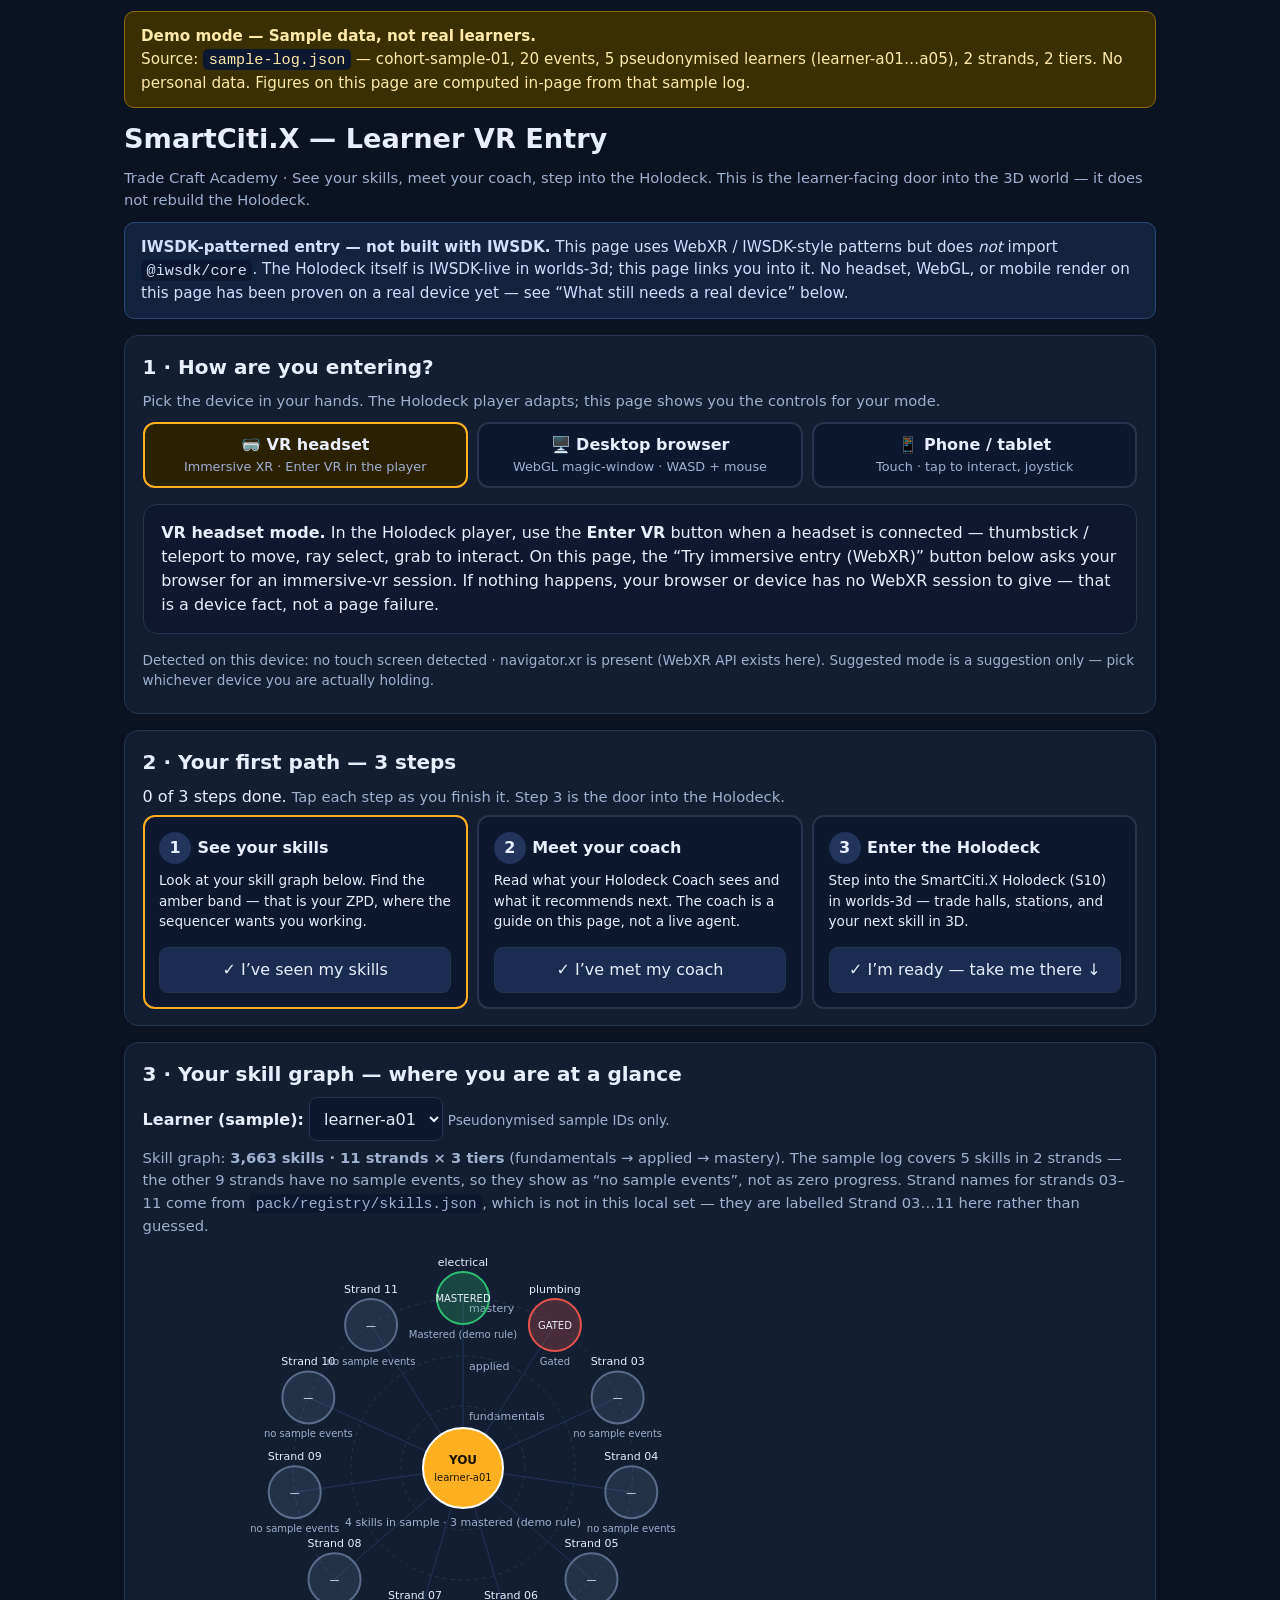
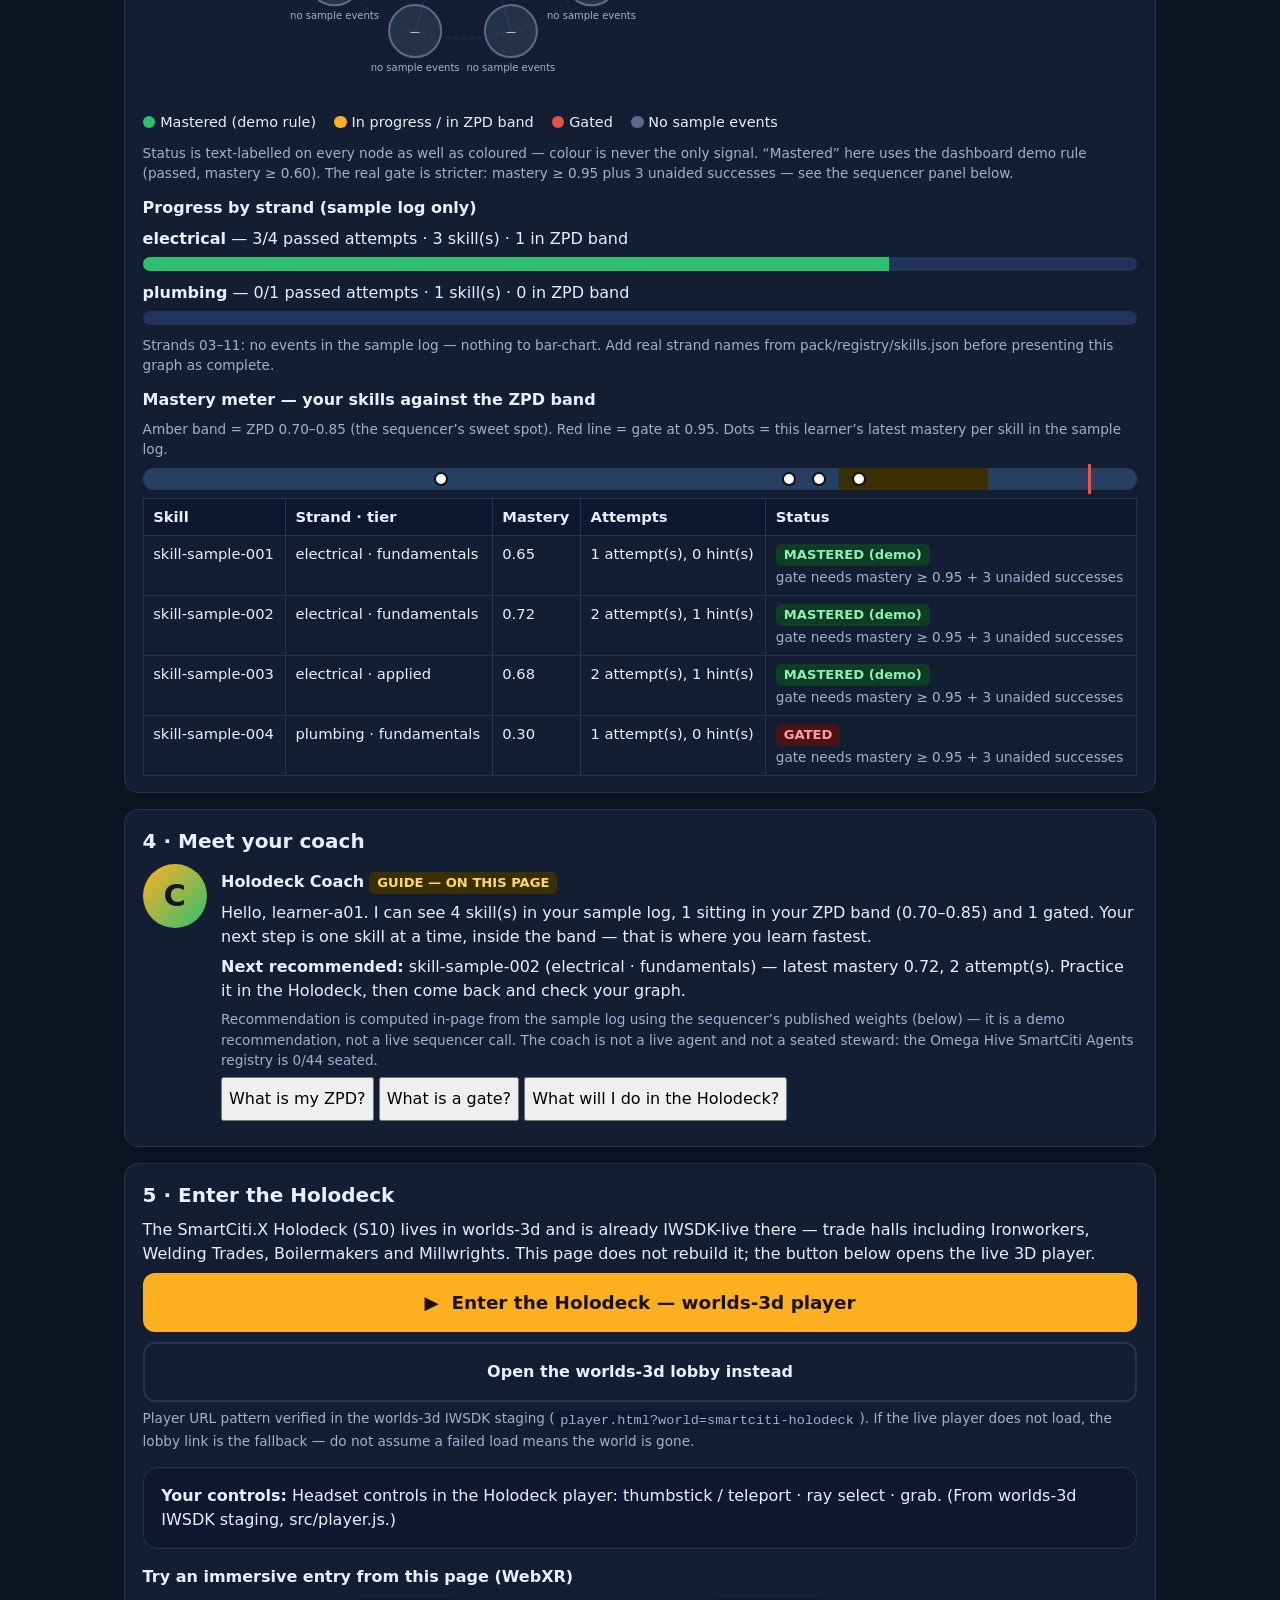
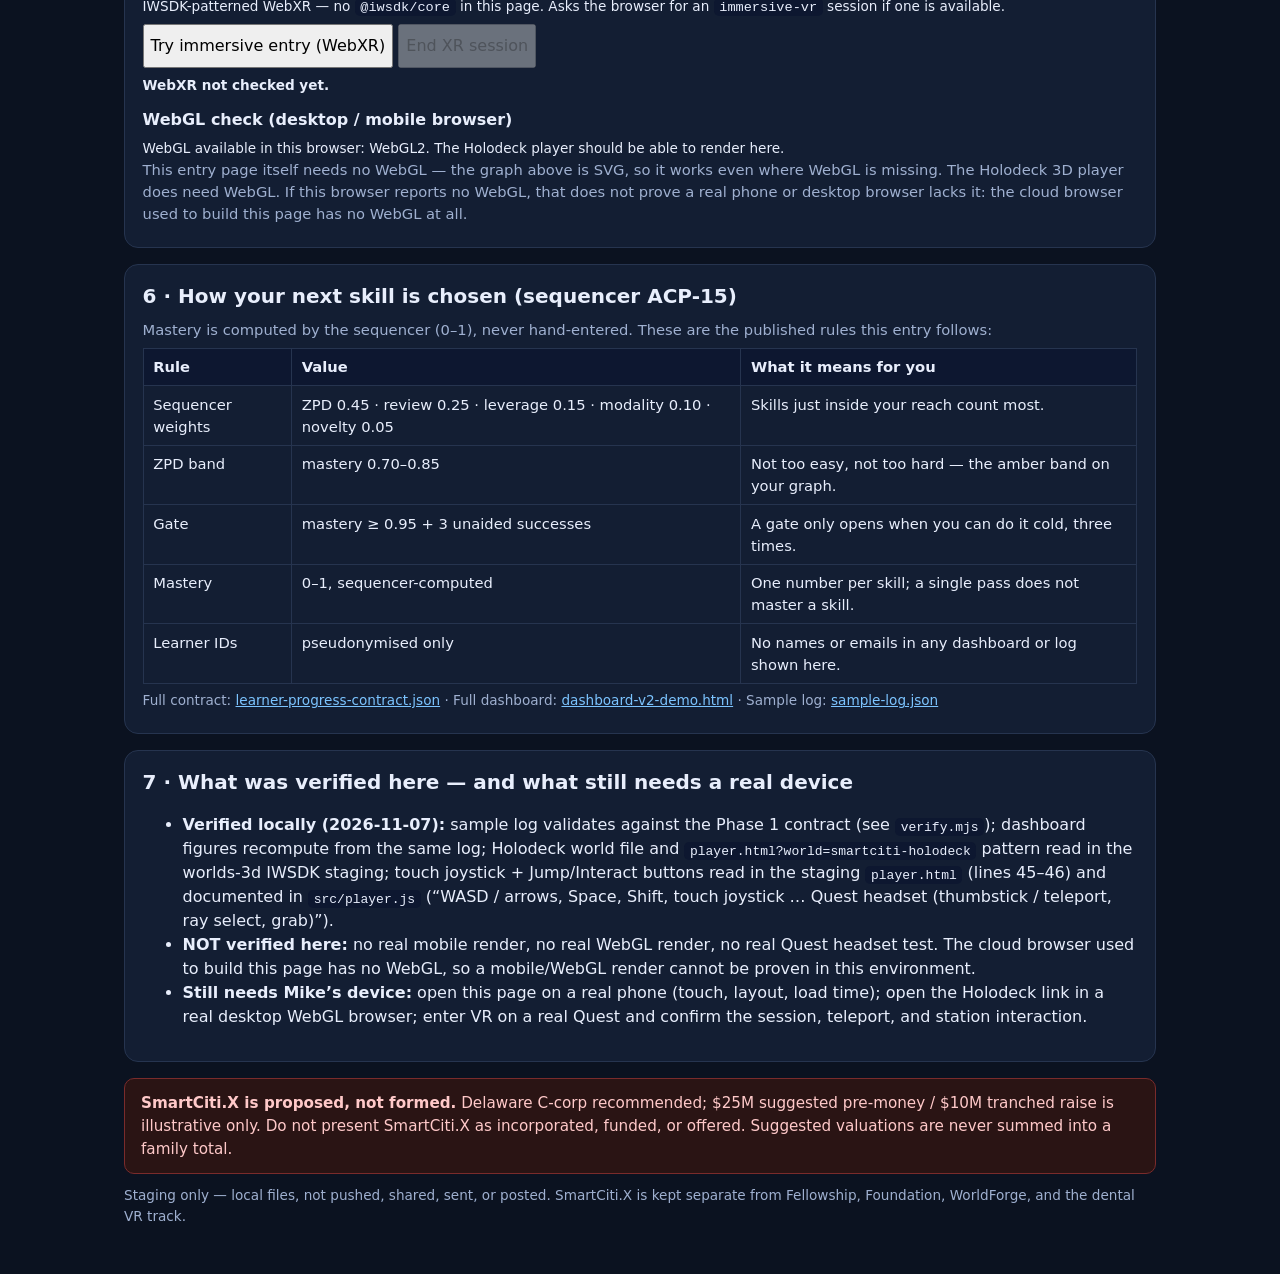
==== vr-entry/index.html @ 97582f46 "SmartCiti.X learner VR entry: IWSDK-patterned skill-graph + Holodeck gateway (demo data)" ====
<!DOCTYPE html>
<html lang="en">
<head>
<meta charset="utf-8">
<meta name="viewport" content="width=device-width, initial-scale=1, viewport-fit=cover">
<title>SmartCiti.X — Learner VR Entry</title>
<style>
:root{--bg:#0b1220;--panel:#131e33;--panel2:#0f1830;--ink:#e8eefc;--mut:#9fb0d0;--acc:#ffb020;--ok:#2fbf71;--warn:#e8a13a;--bad:#e5534b;--line:#26344f}
:root{--line:#26344f}
*{box-sizing:border-box}
body{margin:0;background:var(--bg);color:var(--ink);font-family:system-ui,-apple-system,"Segoe UI",sans-serif;line-height:1.5}
main{max-width:1060px;margin:0 auto;padding:0 14px 48px}
a{color:#7cc4ff}
h1{font-size:1.7rem;margin:.4rem 0 .2rem}
h2{font-size:1.25rem;margin:0 0 .5rem}
h3{font-size:1rem;margin:.8rem 0 .3rem}
p{margin:.4rem 0}
.banner{border-radius:10px;padding:.8rem 1rem;margin:.7rem 0;font-size:.95rem}
.banner.demo{background:#3a2f00;border:1px solid #8a6d00;color:#ffe9a8}
.banner.note{background:#12233d;border:1px solid #2b4a7a;color:#cfe0ff}
.banner.proposed{background:#2a1414;border:1px solid #7a2b2b;color:#ffc9c9}
.card{background:var(--panel);border:1px solid var(--line);border-radius:14px;padding:1rem 1.1rem;margin:1rem 0}
.card.flat{background:var(--panel2)}
.mut{color:var(--mut);font-size:.92rem}
.small{font-size:.85rem}
.pill{display:inline-block;border:1px solid var(--line);border-radius:999px;padding:.2rem .7rem;margin:.15rem .2rem .15rem 0;font-size:.85rem;background:#0d1730}
.pill.on{background:var(--acc);color:#1a1200;border-color:var(--acc);font-weight:700}
/* mode switcher + big tap targets */
.modes{display:grid;grid-template-columns:repeat(3,1fr);gap:.6rem;margin:.6rem 0}
.modebtn{min-height:64px;border-radius:12px;border:2px solid var(--line);background:#0d1730;color:var(--ink);font-size:1rem;font-weight:650;cursor:pointer;padding:.6rem .4rem}
.modebtn small{display:block;font-weight:400;color:var(--mut);font-size:.8rem}
.modebtn[aria-pressed="true"]{border-color:var(--acc);background:#2a2103}
.bigbtn{display:block;width:100%;text-align:center;background:var(--acc);color:#1a1200;font-weight:800;font-size:1.15rem;border:none;border-radius:12px;padding:1rem .8rem;cursor:pointer;text-decoration:none;min-height:56px}
.bigbtn.ghost{background:transparent;color:var(--ink);border:2px solid var(--line);font-size:1rem;margin-top:.6rem}
button,select{font:inherit}
button{cursor:pointer;min-height:44px}
select{min-height:44px;border-radius:8px;padding:.4rem .6rem;background:#0d1730;color:var(--ink);border:1px solid var(--line);max-width:100%}
label{font-weight:600}
/* guided path */
.steps{list-style:none;margin:0;padding:0;display:grid;gap:.6rem}
@media(min-width:720px){.steps{grid-template-columns:repeat(3,1fr)}}
.step{border:2px solid var(--line);border-radius:12px;padding:.9rem;background:#0d1730}
.step.done{border-color:var(--ok)}
.step.active{border-color:var(--acc)}
.step .n{display:inline-block;width:2rem;height:2rem;line-height:2rem;text-align:center;border-radius:50%;background:#22345c;font-weight:800;margin-right:.4rem}
.step.done .n{background:var(--ok);color:#04160b}
.step .st{font-weight:700}
.step button{width:100%;margin-top:.6rem;border-radius:9px;border:1px solid var(--line);background:#1a2c52;color:var(--ink);padding:.6rem}
/* skill graph */
.graphwrap{overflow-x:auto}
svg text{font-family:system-ui,sans-serif}
.legend span{display:inline-block;margin:.15rem .8rem .15rem 0;font-size:.9rem}
.dot{display:inline-block;width:.8rem;height:.8rem;border-radius:50%;vertical-align:-1px;margin-right:.3rem}
.bar{height:14px;border-radius:7px;background:#22345c;overflow:hidden;margin:.2rem 0 .6rem}
.bar>i{display:block;height:100%;background:var(--ok)}
.bar>i.zpd{background:var(--acc)}
table{border-collapse:collapse;width:100%;font-size:.92rem}
th,td{border:1px solid var(--line);padding:.45rem .6rem;text-align:left;vertical-align:top}
th{background:#0d1730}
.meter{position:relative;height:22px;border-radius:11px;background:linear-gradient(90deg,#274060 0%,#274060 70%,#3a2f00 70%,#3a2f00 85%,#274060 85%);margin:.5rem 0}
.meter .gate{position:absolute;top:-4px;bottom:-4px;left:95%;width:3px;background:var(--bad)}
.meter .pt{position:absolute;top:50%;width:14px;height:14px;border-radius:50%;background:#fff;border:2px solid #111;transform:translate(-50%,-50%)}
.tag{display:inline-block;border-radius:6px;padding:.05rem .5rem;font-size:.82rem;font-weight:700}
.tag.ok{background:#0d3d24;color:#8ff0b3}.tag.zpd{background:#3a2f00;color:#ffd76a}.tag.gated{background:#4a1414;color:#ff9d9d}.tag.none{background:#22345c;color:#b9c6e4}
.coach{display:flex;gap:.9rem;align-items:flex-start}
.coach .face{flex:0 0 64px;width:64px;height:64px;border-radius:50%;background:linear-gradient(135deg,#ffb020,#2fbf71);display:flex;align-items:center;justify-content:center;font-size:1.9rem;font-weight:800;color:#101828}
details{border:1px solid var(--line);border-radius:10px;padding:.6rem .8rem;margin:.5rem 0;background:#0d1730}
summary{cursor:pointer;font-weight:700;min-height:44px;display:flex;align-items:center}
code{background:#0d1730;padding:.1rem .35rem;border-radius:5px}
.xrstatus{font-weight:700}
@media(max-width:560px){h1{font-size:1.4rem}.modes{grid-template-columns:1fr}.modebtn{min-height:56px}}
</style>
</head>
<body>
<main>
<div class="banner demo"><strong>Demo mode — Sample data, not real learners.</strong><br>
Source: <code>sample-log.json</code> — cohort-sample-01, 20 events, 5 pseudonymised learners (learner-a01…a05), 2 strands, 2 tiers. No personal data. Figures on this page are computed in-page from that sample log.</div>

<h1>SmartCiti.X — Learner VR Entry</h1>
<p class="mut">Trade Craft Academy · See your skills, meet your coach, step into the Holodeck. This is the learner-facing door into the 3D world — it does not rebuild the Holodeck.</p>
<div class="banner note"><strong>IWSDK-patterned entry — not built with IWSDK.</strong> This page uses WebXR / IWSDK-style patterns but does <em>not</em> import <code>@iwsdk/core</code>. The Holodeck itself is IWSDK-live in worlds-3d; this page links you into it. No headset, WebGL, or mobile render on this page has been proven on a real device yet — see “What still needs a real device” below.</div>

<!-- ============ MODES ============ -->
<section class="card" aria-label="Choose how you are entering">
<h2>1 · How are you entering?</h2>
<p class="mut">Pick the device in your hands. The Holodeck player adapts; this page shows you the controls for your mode.</p>
<div class="modes" role="group" aria-label="Entry mode">
<button class="modebtn" id="mode-vr" aria-pressed="false" onclick="setMode('vr')">🥽 VR headset<small>Immersive XR · Enter VR in the player</small></button>
<button class="modebtn" id="mode-desktop" aria-pressed="true" onclick="setMode('desktop')">🖥️ Desktop browser<small>WebGL magic-window · WASD + mouse</small></button>
<button class="modebtn" id="mode-mobile" aria-pressed="false" onclick="setMode('mobile')">📱 Phone / tablet<small>Touch · tap to interact, joystick</small></button>
</div>
<div id="modeHelp" class="card flat"></div>
<p class="small mut" id="modeDetect"></p>
</section>

<!-- ============ GUIDED PATH ============ -->
<section class="card" aria-label="Guided first path">
<h2>2 · Your first path — 3 steps</h2>
<p><span id="stepCount">0 of 3 steps done.</span> <span class="mut">Tap each step as you finish it. Step 3 is the door into the Holodeck.</span></p>
<ol class="steps">
<li class="step active" id="step1"><span class="n">1</span><span class="st">See your skills</span>
<p class="small">Look at your skill graph below. Find the amber band — that is your ZPD, where the sequencer wants you working.</p>
<button onclick="completeStep(1)">✓ I’ve seen my skills</button></li>
<li class="step" id="step2"><span class="n">2</span><span class="st">Meet your coach</span>
<p class="small">Read what your Holodeck Coach sees and what it recommends next. The coach is a guide on this page, not a live agent.</p>
<button onclick="completeStep(2)">✓ I’ve met my coach</button></li>
<li class="step" id="step3"><span class="n">3</span><span class="st">Enter the Holodeck</span>
<p class="small">Step into the SmartCiti.X Holodeck (S10) in worlds-3d — trade halls, stations, and your next skill in 3D.</p>
<button onclick="completeStep(3)">✓ I’m ready — take me there ↓</button></li>
</ol>
</section>

<!-- ============ SKILL GRAPH ============ -->
<section class="card" aria-label="Skill graph overview">
<h2>3 · Your skill graph — where you are at a glance</h2>
<p>
<label for="learnerSel">Learner (sample): </label>
<select id="learnerSel" onchange="renderAll()"></select>
<span class="mut small">Pseudonymised sample IDs only.</span>
</p>
<p class="mut">Skill graph: <strong>3,663 skills · 11 strands × 3 tiers</strong> (fundamentals → applied → mastery). The sample log covers 5 skills in 2 strands — the other 9 strands have no sample events, so they show as “no sample events”, not as zero progress. Strand names for strands 03–11 come from <code>pack/registry/skills.json</code>, which is not in this local set — they are labelled Strand 03…11 here rather than guessed.</p>
<div class="graphwrap"><svg id="graph" width="640" height="460" viewBox="0 0 640 460" role="img" aria-label="Skill graph constellation: learner at centre, 11 strand nodes around, three tier rings"></svg></div>
<div class="legend">
<span><i class="dot" style="background:#2fbf71"></i>Mastered (demo rule)</span>
<span><i class="dot" style="background:#ffb020"></i>In progress / in ZPD band</span>
<span><i class="dot" style="background:#e5534b"></i>Gated</span>
<span><i class="dot" style="background:#5a6b8c"></i>No sample events</span>
</div>
<p class="small mut">Status is text-labelled on every node as well as coloured — colour is never the only signal. “Mastered” here uses the dashboard demo rule (passed, mastery ≥ 0.60). The real gate is stricter: mastery ≥ 0.95 plus 3 unaided successes — see the sequencer panel below.</p>
<div id="strandBars"></div>
<h3>Mastery meter — your skills against the ZPD band</h3>
<p class="small mut">Amber band = ZPD 0.70–0.85 (the sequencer’s sweet spot). Red line = gate at 0.95. Dots = this learner’s latest mastery per skill in the sample log.</p>
<div class="meter" id="meter"><div class="gate" title="Gate 0.95"></div></div>
<div id="skillTable"></div>
</section>

<!-- ============ COACH ============ -->
<section class="card" aria-label="Holodeck coach">
<h2>4 · Meet your coach</h2>
<div class="coach">
<div class="face" aria-hidden="true">C</div>
<div>
<p><strong>Holodeck Coach</strong> <span class="tag zpd">GUIDE — ON THIS PAGE</span></p>
<p id="coachLine">…</p>
<p><strong>Next recommended:</strong> <span id="coachNext">…</span></p>
<p class="small mut">Recommendation is computed in-page from the sample log using the sequencer’s published weights (below) — it is a demo recommendation, not a live sequencer call. The coach is not a live agent and not a seated steward: the Omega Hive SmartCiti Agents registry is 0/44 seated.</p>
<div>
<button onclick="coachSay('zpd')">What is my ZPD?</button>
<button onclick="coachSay('gate')">What is a gate?</button>
<button onclick="coachSay('holodeck')">What will I do in the Holodeck?</button>
</div>
<p id="coachSay" class="small" style="margin-top:.6rem"></p>
</div>
</div>
</section>

<!-- ============ HOLODECK ENTRY ============ -->
<section class="card" aria-label="Enter the Holodeck">
<h2>5 · Enter the Holodeck</h2>
<p>The SmartCiti.X Holodeck (S10) lives in worlds-3d and is already IWSDK-live there — trade halls including Ironworkers, Welding Trades, Boilermakers and Millwrights. This page does not rebuild it; the button below opens the live 3D player.</p>
<a class="bigbtn" id="holodeckBtn" href="https://agifuturefoundation.github.io/worlds-3d/player.html?world=smartciti-holodeck" target="_blank" rel="noopener" onclick="completeStep(3)">▶ &nbsp;Enter the Holodeck — worlds-3d player</a>
<a class="bigbtn ghost" href="https://agifuturefoundation.github.io/worlds-3d/" target="_blank" rel="noopener">Open the worlds-3d lobby instead</a>
<p class="small mut">Player URL pattern verified in the worlds-3d IWSDK staging (<code>player.html?world=smartciti-holodeck</code>). If the live player does not load, the lobby link is the fallback — do not assume a failed load means the world is gone.</p>
<div id="modeControls" class="card flat"></div>
<h3>Try an immersive entry from this page (WebXR)</h3>
<p class="small">IWSDK-patterned WebXR — no <code>@iwsdk/core</code> in this page. Asks the browser for an <code>immersive-vr</code> session if one is available.</p>
<button id="xrBtn" onclick="tryXR()">Try immersive entry (WebXR)</button>
<button id="xrEnd" onclick="endXR()" disabled>End XR session</button>
<p class="small"><span class="xrstatus" id="xrStatus">WebXR not checked yet.</span></p>
<h3>WebGL check (desktop / mobile browser)</h3>
<p class="small"><span id="webglStatus">Checking…</span><br>
<span class="mut">This entry page itself needs no WebGL — the graph above is SVG, so it works even where WebGL is missing. The Holodeck 3D player does need WebGL. If this browser reports no WebGL, that does not prove a real phone or desktop browser lacks it: the cloud browser used to build this page has no WebGL at all.</span></p>
</section>

<!-- ============ SEQUENCER ============ -->
<section class="card" aria-label="How the sequencer works">
<h2>6 · How your next skill is chosen (sequencer ACP-15)</h2>
<p class="mut">Mastery is computed by the sequencer (0–1), never hand-entered. These are the published rules this entry follows:</p>
<table>
<tr><th>Rule</th><th>Value</th><th>What it means for you</th></tr>
<tr><td>Sequencer weights</td><td>ZPD 0.45 · review 0.25 · leverage 0.15 · modality 0.10 · novelty 0.05</td><td>Skills just inside your reach count most.</td></tr>
<tr><td>ZPD band</td><td>mastery 0.70–0.85</td><td>Not too easy, not too hard — the amber band on your graph.</td></tr>
<tr><td>Gate</td><td>mastery ≥ 0.95 + 3 unaided successes</td><td>A gate only opens when you can do it cold, three times.</td></tr>
<tr><td>Mastery</td><td>0–1, sequencer-computed</td><td>One number per skill; a single pass does not master a skill.</td></tr>
<tr><td>Learner IDs</td><td>pseudonymised only</td><td>No names or emails in any dashboard or log shown here.</td></tr>
</table>
<p class="small mut">Full contract: <a href="../learner-progress-contract.json">learner-progress-contract.json</a> · Full dashboard: <a href="../dashboard-v2-demo.html">dashboard-v2-demo.html</a> · Sample log: <a href="../sample-log.json">sample-log.json</a></p>
</section>

<!-- ============ VERIFICATION ============ -->
<section class="card" aria-label="Verification status">
<h2>7 · What was verified here — and what still needs a real device</h2>
<ul>
<li><strong>Verified locally (2026-11-07):</strong> sample log validates against the Phase 1 contract (see <code>verify.mjs</code>); dashboard figures recompute from the same log; Holodeck world file and <code>player.html?world=smartciti-holodeck</code> pattern read in the worlds-3d IWSDK staging; touch joystick + Jump/Interact buttons read in the staging <code>player.html</code> (lines 45–46) and documented in <code>src/player.js</code> (“WASD / arrows, Space, Shift, touch joystick … Quest headset (thumbstick / teleport, ray select, grab)”).</li>
<li><strong>NOT verified here:</strong> no real mobile render, no real WebGL render, no real Quest headset test. The cloud browser used to build this page has no WebGL, so a mobile/WebGL render cannot be proven in this environment.</li>
<li><strong>Still needs Mike’s device:</strong> open this page on a real phone (touch, layout, load time); open the Holodeck link in a real desktop WebGL browser; enter VR on a real Quest and confirm the session, teleport, and station interaction.</li>
</ul>
</section>

<div class="banner proposed"><strong>SmartCiti.X is proposed, not formed.</strong> Delaware C-corp recommended; $25M suggested pre-money / $10M tranched raise is illustrative only. Do not present SmartCiti.X as incorporated, funded, or offered. Suggested valuations are never summed into a family total.</div>
<p class="small mut">Staging only — local files, not pushed, shared, sent, or posted. SmartCiti.X is kept separate from Fellowship, Foundation, WorldForge, and the dental VR track.</p>
</main>

<script>
// ---- Sample log, injected at build time from ../sample-log.json ----
const EVENTS = [{"attempts": 1, "cohort_id": "cohort-sample-01", "event_id": "evt-001", "gate_status": "open", "hall_id": "hall-sample-01", "hints_used": 0, "learner_id": "learner-a01", "mastery": 0.65, "outcome": "passed", "session_id": "sess-01", "skill_id": "skill-sample-001", "source": "web", "strand": "electrical", "tier": "fundamentals", "timestamp": "2026-10-20T15:00:00Z", "zpd_level": 3}, {"attempts": 2, "cohort_id": "cohort-sample-01", "event_id": "evt-002", "gate_status": "open", "hall_id": "hall-sample-01", "hints_used": 1, "learner_id": "learner-a01", "mastery": 0.72, "outcome": "passed", "session_id": "sess-01", "skill_id": "skill-sample-002", "source": "web", "strand": "electrical", "tier": "fundamentals", "timestamp": "2026-10-20T15:20:00Z", "zpd_level": 3}, {"attempts": 1, "cohort_id": "cohort-sample-01", "event_id": "evt-003", "gate_status": "open", "hall_id": "hall-sample-01", "hints_used": 2, "learner_id": "learner-a01", "mastery": 0.4, "outcome": "failed", "session_id": "sess-02", "skill_id": "skill-sample-003", "source": "web", "strand": "electrical", "tier": "applied", "timestamp": "2026-10-21T15:00:00Z", "zpd_level": 3}, {"attempts": 2, "cohort_id": "cohort-sample-01", "event_id": "evt-004", "gate_status": "open", "hall_id": "hall-sample-01", "hints_used": 1, "learner_id": "learner-a01", "mastery": 0.68, "outcome": "passed", "session_id": "sess-02", "skill_id": "skill-sample-003", "source": "web", "strand": "electrical", "tier": "applied", "timestamp": "2026-10-21T15:30:00Z", "zpd_level": 4}, {"attempts": 1, "cohort_id": "cohort-sample-01", "event_id": "evt-005", "gate_status": "blocked", "hall_id": "hall-sample-02", "hints_used": 0, "learner_id": "learner-a01", "mastery": 0.3, "outcome": "gated", "session_id": "sess-03", "skill_id": "skill-sample-004", "source": "campus_3d", "strand": "plumbing", "tier": "fundamentals", "timestamp": "2026-10-22T15:00:00Z", "zpd_level": 3}, {"attempts": 1, "cohort_id": "cohort-sample-01", "event_id": "evt-006", "gate_status": "open", "hall_id": "hall-sample-01", "hints_used": 0, "learner_id": "learner-a02", "mastery": 0.8, "outcome": "passed", "session_id": "sess-04", "skill_id": "skill-sample-001", "source": "web", "strand": "electrical", "tier": "fundamentals", "timestamp": "2026-10-20T16:00:00Z", "zpd_level": 4}, {"attempts": 1, "cohort_id": "cohort-sample-01", "event_id": "evt-007", "gate_status": "open", "hall_id": "hall-sample-01", "hints_used": 2, "learner_id": "learner-a02", "mastery": 0.35, "outcome": "failed", "session_id": "sess-04", "skill_id": "skill-sample-002", "source": "web", "strand": "electrical", "tier": "fundamentals", "timestamp": "2026-10-20T16:20:00Z", "zpd_level": 4}, {"attempts": 2, "cohort_id": "cohort-sample-01", "event_id": "evt-008", "gate_status": "open", "hall_id": "hall-sample-01", "hints_used": 2, "learner_id": "learner-a02", "mastery": 0.38, "outcome": "failed", "session_id": "sess-05", "skill_id": "skill-sample-002", "source": "web", "strand": "electrical", "tier": "fundamentals", "timestamp": "2026-10-21T16:00:00Z", "zpd_level": 4}, {"attempts": 3, "cohort_id": "cohort-sample-01", "event_id": "evt-009", "gate_status": "open", "hall_id": "hall-sample-01", "hints_used": 3, "learner_id": "learner-a02", "mastery": 0.42, "outcome": "failed", "session_id": "sess-05", "skill_id": "skill-sample-002", "source": "web", "strand": "electrical", "tier": "fundamentals", "timestamp": "2026-10-21T16:30:00Z", "zpd_level": 4}, {"attempts": 1, "cohort_id": "cohort-sample-01", "event_id": "evt-010", "gate_status": "open", "hall_id": "hall-sample-02", "hints_used": 0, "learner_id": "learner-a02", "mastery": 0.7, "outcome": "passed", "session_id": "sess-06", "skill_id": "skill-sample-004", "source": "web", "strand": "plumbing", "tier": "fundamentals", "timestamp": "2026-10-22T16:00:00Z", "zpd_level": 4}, {"attempts": 1, "cohort_id": "cohort-sample-01", "event_id": "evt-011", "gate_status": "open", "hall_id": "hall-sample-02", "hints_used": 0, "learner_id": "learner-a03", "mastery": 0.75, "outcome": "passed", "session_id": "sess-07", "skill_id": "skill-sample-004", "source": "web", "strand": "plumbing", "tier": "fundamentals", "timestamp": "2026-10-20T14:00:00Z", "zpd_level": 2}, {"attempts": 1, "cohort_id": "cohort-sample-01", "event_id": "evt-012", "gate_status": "passed", "hall_id": "hall-sample-02", "hints_used": 0, "learner_id": "learner-a03", "mastery": 0.82, "outcome": "passed", "session_id": "sess-07", "skill_id": "skill-sample-005", "source": "web", "strand": "plumbing", "tier": "applied", "timestamp": "2026-10-20T14:30:00Z", "zpd_level": 3}, {"attempts": 1, "cohort_id": "cohort-sample-01", "event_id": "evt-013", "gate_status": "open", "hall_id": "hall-sample-01", "hints_used": 1, "learner_id": "learner-a03", "mastery": 0.66, "outcome": "passed", "session_id": "sess-08", "skill_id": "skill-sample-001", "source": "campus_3d", "strand": "electrical", "tier": "fundamentals", "timestamp": "2026-10-21T14:00:00Z", "zpd_level": 3}, {"attempts": 1, "cohort_id": "cohort-sample-01", "event_id": "evt-014", "gate_status": "open", "hall_id": "hall-sample-01", "hints_used": 1, "learner_id": "learner-a04", "mastery": 0.28, "outcome": "failed", "session_id": "sess-09", "skill_id": "skill-sample-001", "source": "web", "strand": "electrical", "tier": "fundamentals", "timestamp": "2026-10-20T17:00:00Z", "zpd_level": 2}, {"attempts": 2, "cohort_id": "cohort-sample-01", "event_id": "evt-015", "gate_status": "open", "hall_id": "hall-sample-01", "hints_used": 1, "learner_id": "learner-a04", "mastery": 0.64, "outcome": "passed", "session_id": "sess-10", "skill_id": "skill-sample-001", "source": "web", "strand": "electrical", "tier": "fundamentals", "timestamp": "2026-10-21T17:00:00Z", "zpd_level": 2}, {"attempts": 1, "cohort_id": "cohort-sample-01", "event_id": "evt-016", "gate_status": "open", "hall_id": "hall-sample-02", "hints_used": 2, "learner_id": "learner-a04", "mastery": 0.45, "outcome": "failed", "session_id": "sess-11", "skill_id": "skill-sample-005", "source": "vr_yard", "station_id": "station-sample-01", "strand": "plumbing", "tier": "applied", "timestamp": "2026-10-22T17:00:00Z", "zpd_level": 3}, {"attempts": 1, "cohort_id": "cohort-sample-01", "event_id": "evt-017", "gate_status": "open", "hall_id": "hall-sample-02", "hints_used": 0, "learner_id": "learner-a05", "mastery": 0.71, "outcome": "passed", "session_id": "sess-12", "skill_id": "skill-sample-004", "source": "web", "strand": "plumbing", "tier": "fundamentals", "timestamp": "2026-10-20T13:00:00Z", "zpd_level": 3}, {"attempts": 1, "cohort_id": "cohort-sample-01", "event_id": "evt-018", "gate_status": "passed", "hall_id": "hall-sample-02", "hints_used": 0, "learner_id": "learner-a05", "mastery": 0.78, "outcome": "passed", "session_id": "sess-13", "skill_id": "skill-sample-005", "source": "web", "strand": "plumbing", "tier": "applied", "timestamp": "2026-10-21T13:00:00Z", "zpd_level": 3}, {"attempts": 1, "cohort_id": "cohort-sample-01", "event_id": "evt-019", "gate_status": "open", "hall_id": "hall-sample-01", "hints_used": 0, "learner_id": "learner-a05", "mastery": 0.74, "outcome": "passed", "session_id": "sess-14", "skill_id": "skill-sample-003", "source": "web", "strand": "electrical", "tier": "applied", "timestamp": "2026-10-22T13:00:00Z", "zpd_level": 4}, {"attempts": 1, "cohort_id": "cohort-sample-01", "event_id": "evt-020", "gate_status": "open", "hall_id": "hall-sample-01", "hints_used": 0, "learner_id": "learner-a05", "mastery": 0.69, "outcome": "passed", "session_id": "sess-14", "skill_id": "skill-sample-002", "source": "web", "strand": "electrical", "tier": "fundamentals", "timestamp": "2026-10-22T13:30:00Z", "zpd_level": 4}];
// ---- Ground truth ----
const STRANDS = ["electrical","plumbing","Strand 03","Strand 04","Strand 05","Strand 06","Strand 07","Strand 08","Strand 09","Strand 10","Strand 11"];
const TIERS = ["fundamentals","applied","mastery"];
const ZPD_LO = 0.70, ZPD_HI = 0.85, GATE = 0.95, DEMO_MASTERED = 0.60;
const HOLODECK_URL = "https://agifuturefoundation.github.io/worlds-3d/player.html?world=smartciti-holodeck";

// ---- Pure functions: same log in, same figures out ----
function latestPerSkill(events, learner){
  const m = new Map();
  for (const e of events.filter(x=>x.learner_id===learner)){
    const k = e.skill_id;
    if (!m.has(k) || e.timestamp > m.get(k).timestamp) m.set(k, e);
  }
  return [...m.values()];
}
function skillStatus(e){
  if (e.gate_status === "blocked" || e.outcome === "gated") return "gated";
  if (e.outcome === "passed" && e.mastery >= DEMO_MASTERED) return "mastered";
  if (e.mastery >= ZPD_LO && e.mastery <= ZPD_HI) return "zpd";
  return "progress";
}
function nextRecommended(events, learner){
  const skills = latestPerSkill(events, learner).filter(e=>e.gate_status!=="blocked" && e.outcome!=="gated");
  if (!skills.length) return null;
  const inBand = skills.filter(e=>e.mastery>=ZPD_LO && e.mastery<=ZPD_HI);
  const pool = inBand.length ? inBand : skills;
  pool.sort((a,b)=>a.mastery-b.mastery || a.attempts-b.attempts);
  return pool[0];
}
function strandStatus(events, learner, strand){
  const evs = events.filter(e=>e.learner_id===learner && e.strand===strand);
  if (!evs.length) return {state:"none", label:"No sample events"};
  const latest = latestPerSkill(evs, learner);
  if (latest.some(e=>skillStatus(e)==="gated")) return {state:"gated", label:"Gated — a gate is blocked"};
  if (latest.every(e=>skillStatus(e)==="mastered")) return {state:"mastered", label:"Mastered (demo rule)"};
  if (latest.some(e=>skillStatus(e)==="zpd")) return {state:"zpd", label:"In progress — in your ZPD band"};
  return {state:"progress", label:"In progress"};
}

// ---- Steps ----
const done = {1:false, 2:false, 3:false};
function completeStep(n){
  done[n]=true;
  document.getElementById("step"+n).classList.add("done");
  document.getElementById("step"+n).classList.remove("active");
  const next = document.getElementById("step"+(n+1));
  if (next) next.classList.add("active");
  const c = Object.values(done).filter(Boolean).length;
  document.getElementById("stepCount").textContent = c+" of 3 steps done."+(c===3?" You’re ready — enter the Holodeck below.":"");
}

// ---- Modes ----
const MODE_HELP = {
  vr: "<strong>VR headset mode.</strong> In the Holodeck player, use the <strong>Enter VR</strong> button when a headset is connected — thumbstick / teleport to move, ray select, grab to interact. On this page, the “Try immersive entry (WebXR)” button below asks your browser for an immersive-vr session. If nothing happens, your browser or device has no WebXR session to give — that is a device fact, not a page failure.",
  desktop: "<strong>Desktop browser mode.</strong> The Holodeck player runs as a WebGL magic-window: <strong>WASD / arrows</strong> to move, <strong>mouse</strong> to look, <strong>Space</strong> jump, <strong>Shift</strong> run. This entry page needs no WebGL — the skill graph above is SVG. If your desktop browser reports no WebGL below, try a real WebGL browser before concluding the player is broken.",
  mobile: "<strong>Phone / tablet mode.</strong> Everything on this page is tap-to-interact with 44px+ touch targets and no heavy assets. In the Holodeck player, use the on-screen <strong>touch joystick</strong> to move and the <strong>Jump / Interact</strong> buttons (verified present in the worlds-3d IWSDK staging player). Pinch/scroll normally on this page — nothing here hijacks touch."
};
const MODE_CONTROLS = {
  vr: "Headset controls in the Holodeck player: thumbstick / teleport · ray select · grab. (From worlds-3d IWSDK staging, src/player.js.)",
  desktop: "Desktop controls in the Holodeck player: WASD / arrows move · mouse look · Space jump · Shift run.",
  mobile: "Mobile controls in the Holodeck player: touch joystick move · Jump button · Interact button. (Verified in worlds-3d IWSDK staging player.html.)"
};
let mode = "desktop";
function setMode(m){
  mode = m;
  for (const k of ["vr","desktop","mobile"])
    document.getElementById("mode-"+k).setAttribute("aria-pressed", String(k===m));
  document.getElementById("modeHelp").innerHTML = MODE_HELP[m];
  document.getElementById("modeControls").innerHTML = "<strong>Your controls:</strong> "+MODE_CONTROLS[m];
}
(function detectMode(){
  const touch = ("ontouchstart" in window) || navigator.maxTouchPoints > 0;
  const xr = !!navigator.xr;
  document.getElementById("modeDetect").textContent =
    "Detected on this device: " + (touch ? "touch screen present" : "no touch screen detected") + " · " +
    (xr ? "navigator.xr is present (WebXR API exists here)" : "no navigator.xr in this browser") +
    ". Suggested mode is a suggestion only — pick whichever device you are actually holding.";
  if (touch && window.innerWidth < 820) setMode("mobile");
  else if (xr) setMode("vr");
  else setMode("desktop");
})();

// ---- Rendering ----
function currentLearner(){ return document.getElementById("learnerSel").value; }
function renderAll(){
  const learner = currentLearner();
  const skills = latestPerSkill(EVENTS, learner);
  renderGraph(learner, skills);
  renderBars(learner);
  renderMeter(skills);
  renderTable(learner, skills);
  renderCoach(learner, skills);
}
function renderGraph(learner, skills){
  const svg = document.getElementById("graph");
  const cx=320, cy=225, R=170;
  const colors = {mastered:"#2fbf71", zpd:"#ffb020", gated:"#e5534b", progress:"#7cc4ff", none:"#5a6b8c"};
  let s = "";
  // tier rings
  [[62,"fundamentals"],[112,"applied"],[170,"mastery"]].forEach(([r,label],i)=>{
    s += `<circle cx="${cx}" cy="${cy}" r="${r}" fill="none" stroke="#26344f" stroke-width="1" stroke-dasharray="4 4"/>`;
    s += `<text x="${cx+6}" y="${cy-r+14}" fill="#9fb0d0" font-size="11">${label}</text>`;
  });
  // spokes + strand nodes
  STRANDS.forEach((strand,i)=>{
    const a = -Math.PI/2 + i*(2*Math.PI/STRANDS.length);
    const x = cx + R*Math.cos(a), y = cy + R*Math.sin(a);
    const st = strandStatus(EVENTS, learner, strand);
    const col = colors[st.state] || colors.none;
    s += `<line x1="${cx}" y1="${cy}" x2="${x}" y2="${y}" stroke="#22345c" stroke-width="1"/>`;
    s += `<circle cx="${x}" cy="${y}" r="26" fill="${col}" fill-opacity="0.25" stroke="${col}" stroke-width="2"/>`;
    s += `<text x="${x}" y="${y-32}" fill="#e8eefc" font-size="11" text-anchor="middle">${strand}</text>`;
    s += `<text x="${x}" y="${y+4}" fill="#e8eefc" font-size="10" text-anchor="middle">${st.state==="none"?"—":st.state.toUpperCase()}</text>`;
    s += `<text x="${x}" y="${y+40}" fill="#9fb0d0" font-size="10" text-anchor="middle">${st.state==="none"?"no sample events":st.label.split("—")[0].trim()}</text>`;
  });
  // centre learner node
  const mastered = skills.filter(e=>skillStatus(e)==="mastered").length;
  s += `<circle cx="${cx}" cy="${cy}" r="40" fill="#ffb020" stroke="#fff" stroke-width="2"/>`;
  s += `<text x="${cx}" y="${cy-4}" fill="#1a1200" font-size="12" font-weight="700" text-anchor="middle">YOU</text>`;
  s += `<text x="${cx}" y="${cy+13}" fill="#1a1200" font-size="10" text-anchor="middle">${learner}</text>`;
  s += `<text x="${cx}" y="${cy+58}" fill="#9fb0d0" font-size="11" text-anchor="middle">${skills.length} skills in sample · ${mastered} mastered (demo rule)</text>`;
  svg.innerHTML = s;
}
function renderBars(learner){
  const el = document.getElementById("strandBars");
  let h = "<h3>Progress by strand (sample log only)</h3>";
  for (const strand of ["electrical","plumbing"]){
    const evs = EVENTS.filter(e=>e.learner_id===learner && e.strand===strand);
    const passed = evs.filter(e=>e.outcome==="passed").length;
    const pct = evs.length ? Math.round(100*passed/evs.length) : 0;
    const latest = latestPerSkill(evs, learner);
    const inZpd = latest.filter(e=>e.mastery>=ZPD_LO && e.mastery<=ZPD_HI).length;
    h += `<p><strong>${strand}</strong> — ${passed}/${evs.length} passed attempts · ${latest.length} skill(s) · ${inZpd} in ZPD band</p><div class="bar"><i style="width:${pct}%"></i></div>`;
  }
  h += `<p class="small mut">Strands 03–11: no events in the sample log — nothing to bar-chart. Add real strand names from pack/registry/skills.json before presenting this graph as complete.</p>`;
  el.innerHTML = h;
}
function renderMeter(skills){
  const m = document.getElementById("meter");
  m.querySelectorAll(".pt").forEach(n=>n.remove());
  skills.forEach(e=>{
    const d = document.createElement("div");
    d.className="pt"; d.style.left=(e.mastery*100)+"%";
    d.title = e.skill_id+" — mastery "+e.mastery+" ("+e.strand+", "+e.tier+")";
    m.appendChild(d);
  });
}
function renderTable(learner, skills){
  const rows = skills.map(e=>{
    const st = skillStatus(e);
    const tag = st==="mastered"?'<span class="tag ok">MASTERED (demo)</span>'
      : st==="gated"?'<span class="tag gated">GATED</span>'
      : st==="zpd"?'<span class="tag zpd">IN ZPD 0.70–0.85</span>'
      :'<span class="tag none">IN PROGRESS</span>';
    const gateReady = (e.mastery>=GATE) ? "gate-ready on mastery (needs 3 unaided successes — not shown in sample)" : "gate needs mastery ≥ 0.95 + 3 unaided successes";
    return `<tr><td>${e.skill_id}</td><td>${e.strand} · ${e.tier}</td><td>${e.mastery.toFixed(2)}</td><td>${e.attempts} attempt(s), ${e.hints_used} hint(s)</td><td>${tag}<br><span class="small mut">${gateReady}</span></td></tr>`;
  }).join("");
  document.getElementById("skillTable").innerHTML =
    `<table><tr><th>Skill</th><th>Strand · tier</th><th>Mastery</th><th>Attempts</th><th>Status</th></tr>${rows||'<tr><td colspan="5">No sample events for this learner.</td></tr>'}</table>`;
}
function renderCoach(learner, skills){
  const next = nextRecommended(EVENTS, learner);
  const inZpd = skills.filter(e=>e.mastery>=ZPD_LO && e.mastery<=ZPD_HI).length;
  const gated = skills.filter(e=>skillStatus(e)==="gated").length;
  document.getElementById("coachLine").textContent =
    `Hello, ${learner}. I can see ${skills.length} skill(s) in your sample log, ${inZpd} sitting in your ZPD band (0.70–0.85) and ${gated} gated. Your next step is one skill at a time, inside the band — that is where you learn fastest.`;
  document.getElementById("coachNext").textContent = next
    ? `${next.skill_id} (${next.strand} · ${next.tier}) — latest mastery ${next.mastery.toFixed(2)}, ${next.attempts} attempt(s). Practice it in the Holodeck, then come back and check your graph.`
    : "No recommendation in this sample — nothing in your log is currently in the ZPD band.";
}
function coachSay(topic){
  const el = document.getElementById("coachSay");
  if (topic==="zpd") el.textContent = "Coach: Your ZPD — zone of proximal development — is mastery 0.70–0.85. Below 0.70 the skill still needs teaching; above 0.85 you are nearly there and the sequencer will start reviewing it instead of drilling it. The amber band on your graph is that zone.";
  if (topic==="gate") el.textContent = "Coach: A gate opens only at mastery 0.95 plus 3 unaided successes — three times doing it cold, no hints. A single pass never masters a skill. If a skill shows GATED, its prerequisites come first.";
  if (topic==="holodeck") el.textContent = "Coach: In the Holodeck you walk the trade halls — Ironworkers, Welding, Boilermakers, Millwrights — and work stations matched to your skills. A finished station writes a session-log entry the sequencer can read, so your graph moves when you do.";
}

// ---- WebXR (IWSDK-patterned, no @iwsdk/core) ----
let xrSession = null;
async function tryXR(){
  const st = document.getElementById("xrStatus");
  if (!("xr" in navigator)){ st.textContent = "No WebXR in this browser (navigator.xr missing). Use a real headset browser or the Holodeck link above."; return; }
  try{
    const ok = await navigator.xr.isSessionSupported("immersive-vr");
    if (!ok){ st.textContent = "This browser has WebXR but no immersive-vr session is available here (no headset connected). The Holodeck link above is the way in."; return; }
    xrSession = await navigator.xr.requestSession("immersive-vr", {optionalFeatures:["local-floor","bounded-floor"]});
    st.textContent = "Immersive VR session active. (Entry-page session only — the Holodeck has its own Enter VR.)";
    document.getElementById("xrEnd").disabled = false;
    xrSession.addEventListener("end", ()=>{ xrSession=null; st.textContent="XR session ended."; document.getElementById("xrEnd").disabled=true; });
  }catch(err){ st.textContent = "WebXR session could not start: "+(err && err.message ? err.message : err); }
}
async function endXR(){ if (xrSession){ try{ await xrSession.end(); }catch(e){} } }

// ---- WebGL probe ----
(function webglProbe(){
  const el = document.getElementById("webglStatus");
  let ctx = null, kind = "";
  try{ const c = document.createElement("canvas"); ctx = c.getContext("webgl2"); if (ctx) kind="WebGL2"; else { ctx = c.getContext("webgl"); if (ctx) kind="WebGL1"; } }catch(e){}
  el.textContent = ctx ? ("WebGL available in this browser: "+kind+". The Holodeck player should be able to render here.")
    : "WebGL NOT available in this browser. This entry page still works (SVG graph), but the Holodeck 3D player needs a real WebGL browser — try a desktop browser or a real phone before concluding the player is broken.";
})();

// ---- Init ----
(function init(){
  const sel = document.getElementById("learnerSel");
  [...new Set(EVENTS.map(e=>e.learner_id))].sort().forEach(id=>{
    const o = document.createElement("option"); o.value=id; o.textContent=id; sel.appendChild(o);
  });
  sel.value = "learner-a01";
  renderAll();
})();
</script>
</body>
</html>
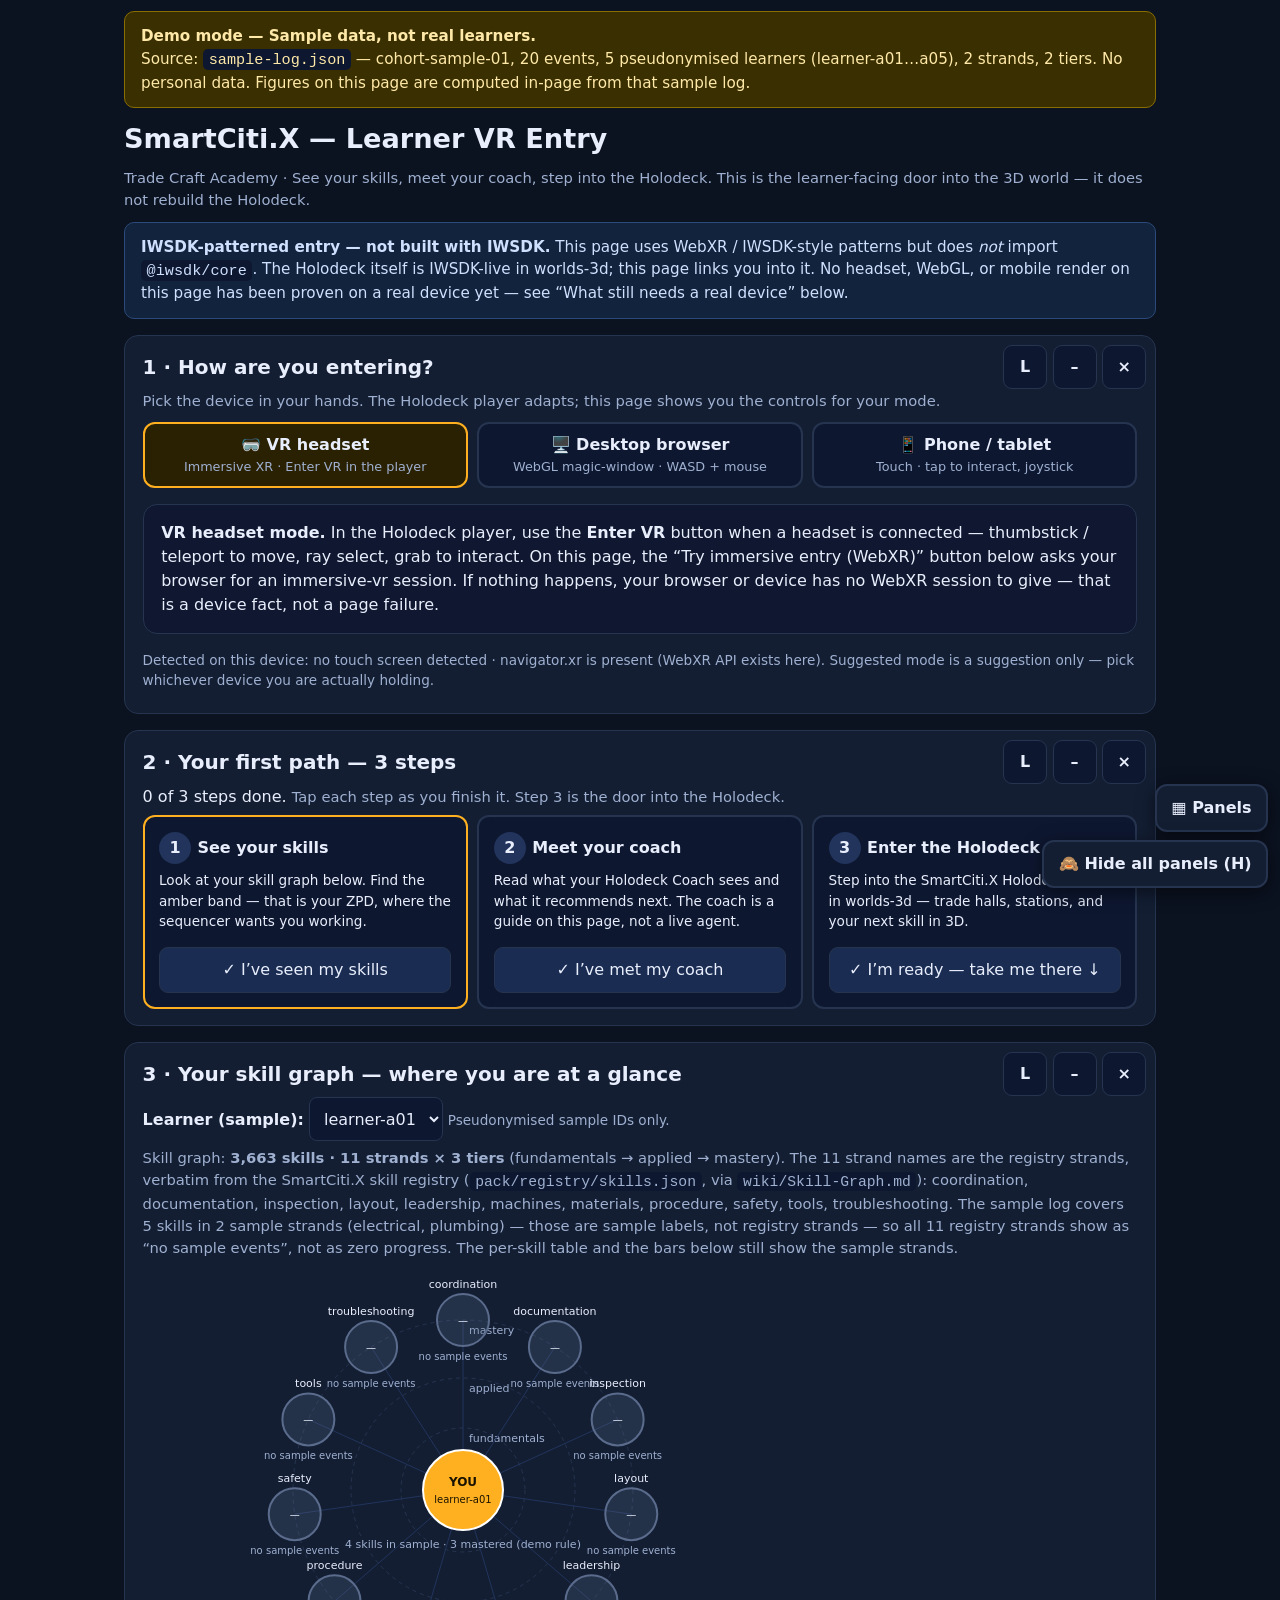
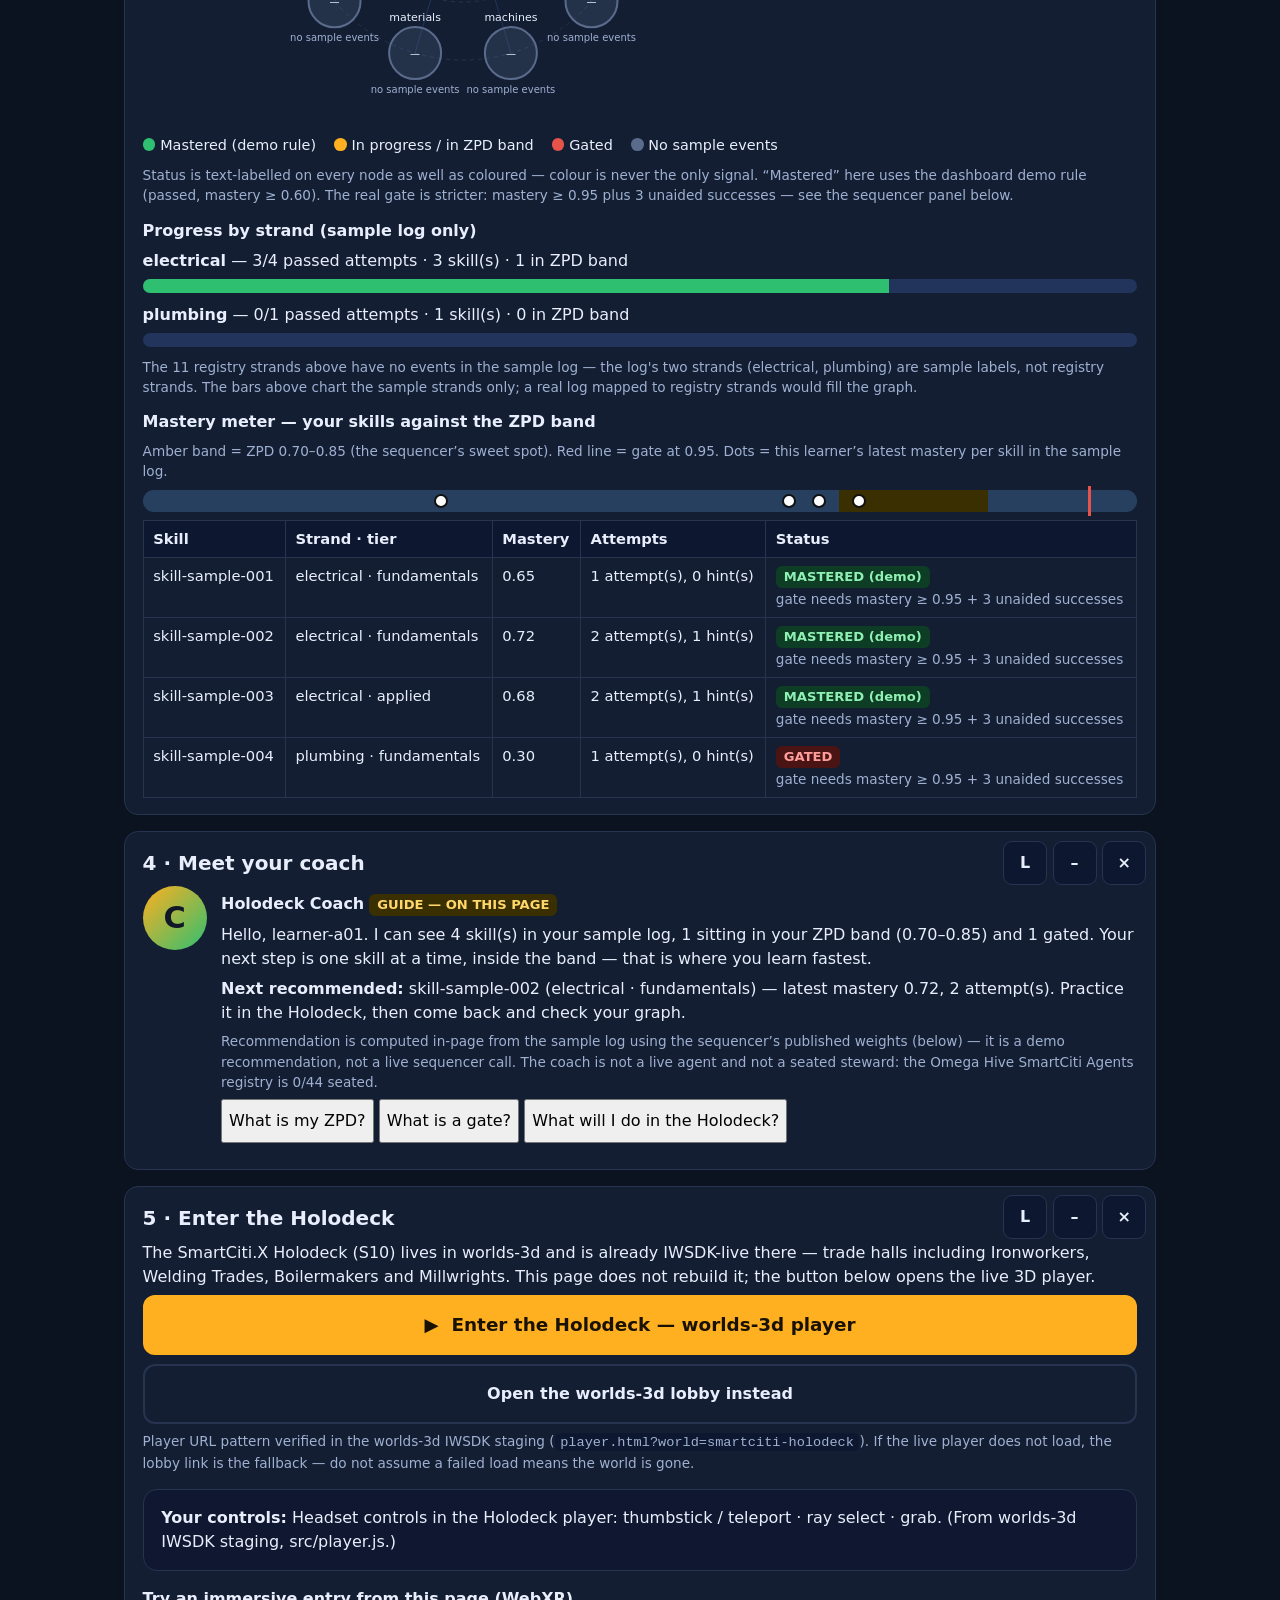
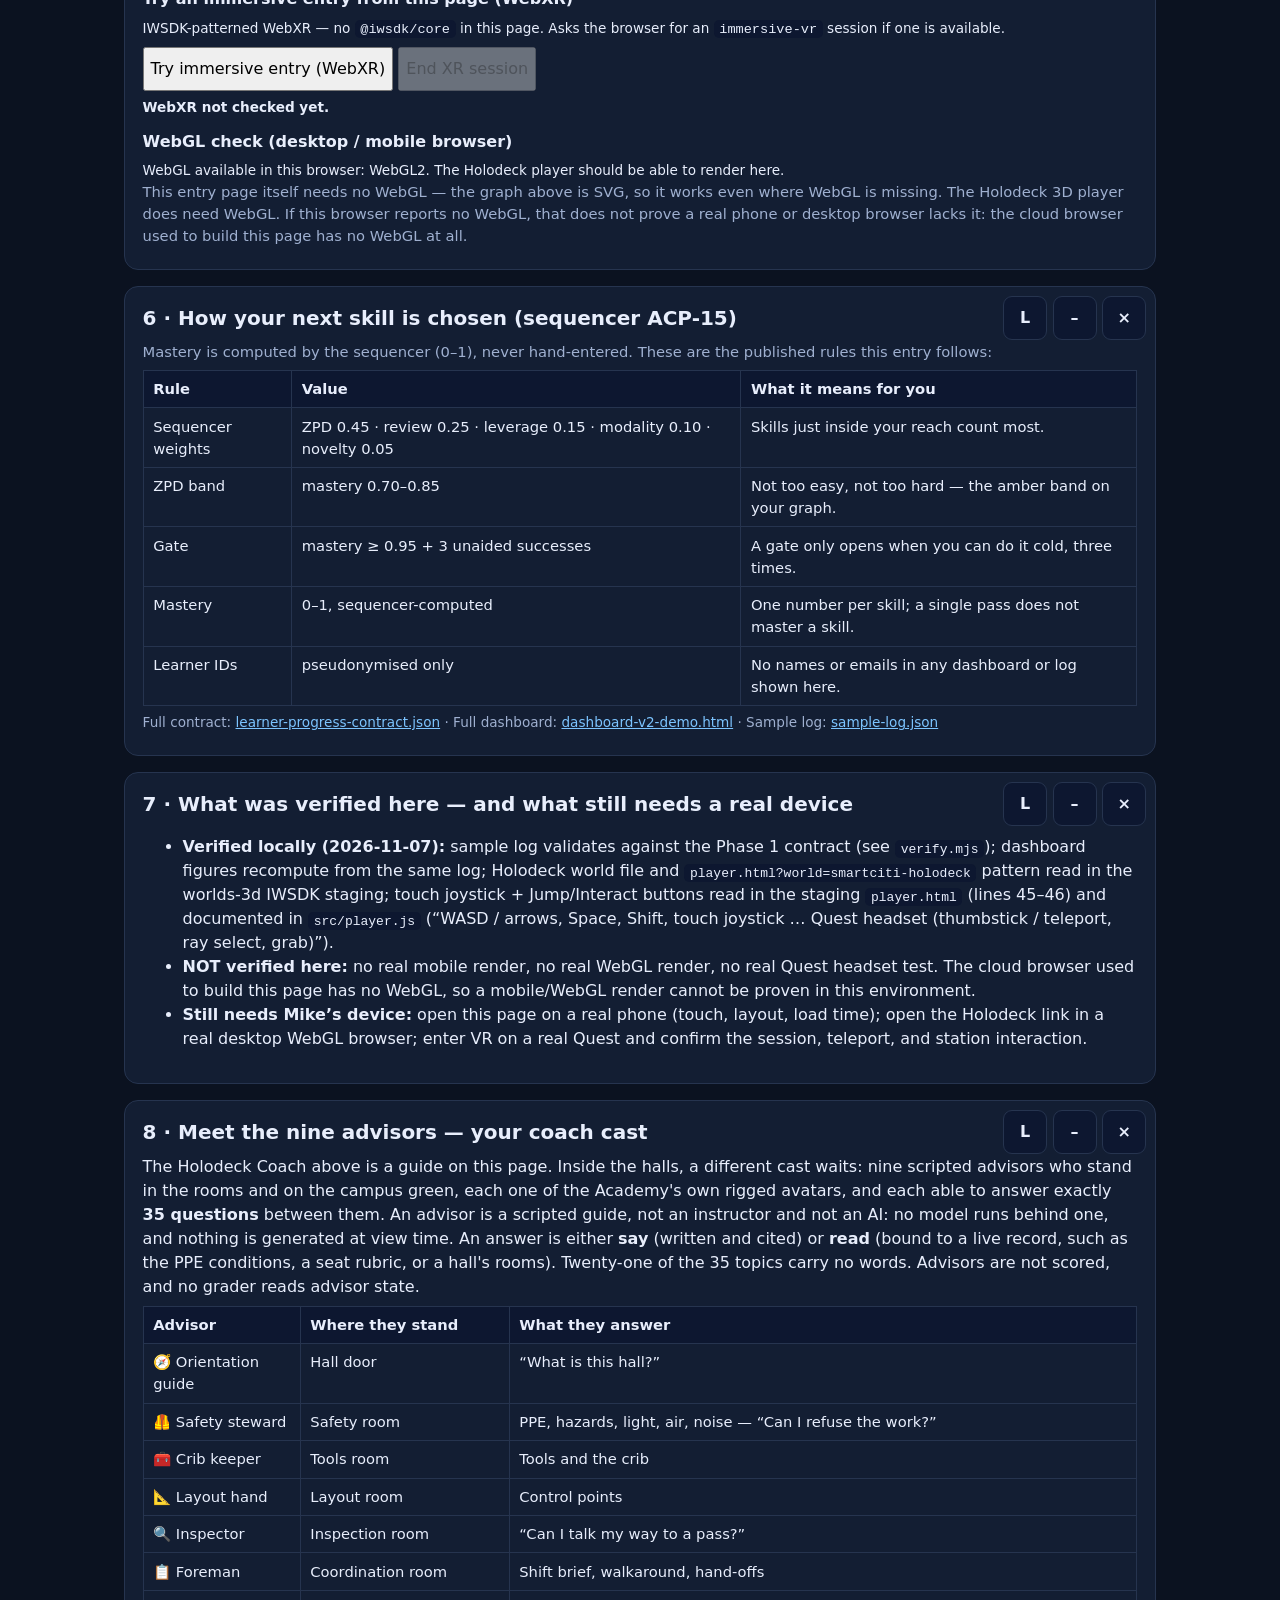
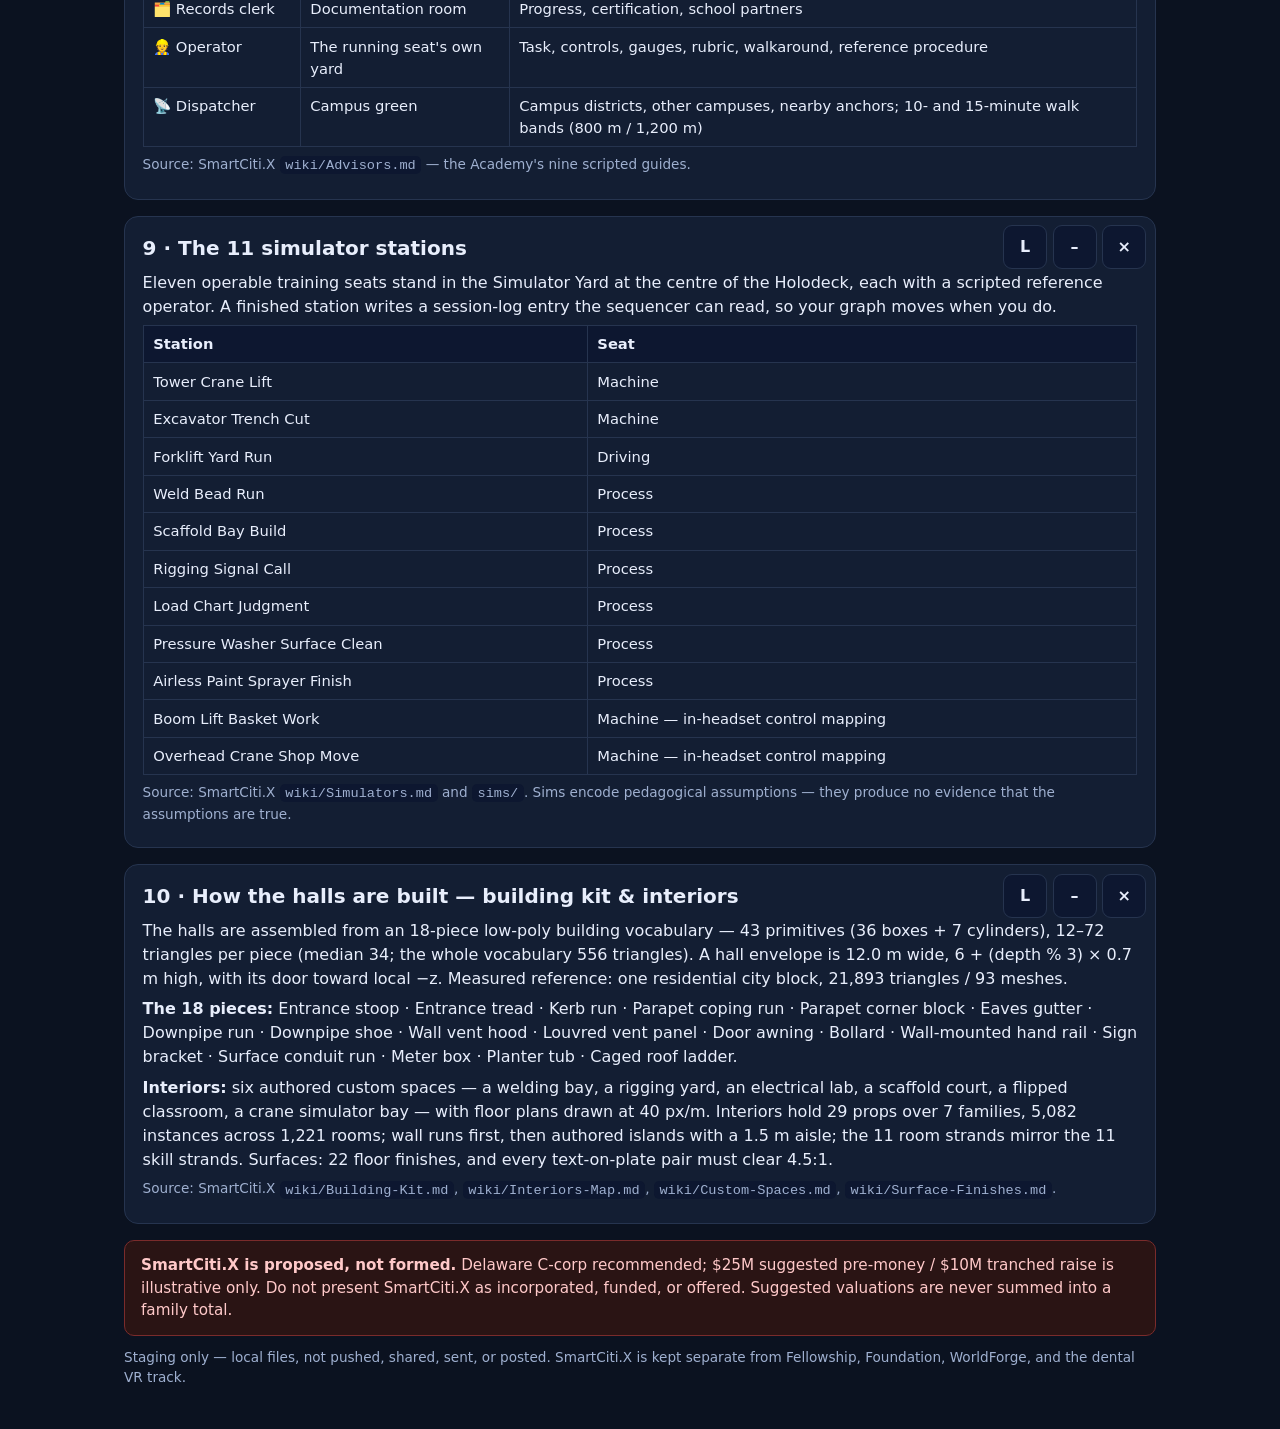
==== commit 83f4e838: "SmartCiti vr-entry: strand names + sections 8-10 (advisors, sim stations, building kit)" ====
--- a/vr-entry/index.html
+++ b/vr-entry/index.html
@@ -69,6 +69,29 @@
 code{background:#0d1730;padding:.1rem .35rem;border-radius:5px}
 .xrstatus{font-weight:700}
 @media(max-width:560px){h1{font-size:1.4rem}.modes{grid-template-columns:1fr}.modebtn{min-height:56px}}
+/* ---- Panel controls: close / minimise / size + hide-all (2026-11-07) ----
+   Every section.card is a panel. Controls are injected by JS (setupPanelControls)
+   so the authored content stays untouched. Panels are in normal flow — they
+   never overlay the view; the floating toolbar is docked bottom-right only. */
+.card{position:relative}
+.panelctl{position:absolute;top:.55rem;right:.55rem;display:flex;gap:.35rem;z-index:2}
+.panelctl button{min-height:44px;min-width:44px;padding:.2rem .5rem;border-radius:9px;border:1px solid var(--line);background:#0d1730;color:var(--ink);font-weight:700;font-size:1rem;line-height:1}
+.panelctl button:hover{border-color:var(--acc)}
+.card.collapsed>:not(h2):not(.panelctl){display:none}
+.card.closed{display:none}
+.card[data-size="s"]{max-width:640px;margin-left:auto;margin-right:auto}
+.card[data-size="m"]{max-width:880px;margin-left:auto;margin-right:auto}
+#uiToolbar{position:fixed;right:12px;bottom:calc(12px + env(safe-area-inset-bottom));z-index:50;display:flex;flex-direction:column;align-items:flex-end;gap:.5rem;pointer-events:none}
+#uiToolbar>*{pointer-events:auto}
+.tb-btn{min-height:48px;border-radius:12px;border:2px solid var(--line);background:#131e33;color:var(--ink);font-weight:700;padding:.6rem .9rem;box-shadow:0 4px 18px rgba(0,0,0,.5)}
+#hideAllBtn[aria-pressed="true"]{background:var(--acc);color:#1a1200;border-color:var(--acc)}
+#panelMenu{display:none;background:var(--panel);border:1px solid var(--line);border-radius:12px;padding:.7rem .9rem;min-width:min(300px,calc(100vw - 24px));max-height:50vh;overflow:auto;box-shadow:0 4px 18px rgba(0,0,0,.5)}
+#panelMenu.open{display:block}
+#panelMenu h3{margin:.1rem 0 .4rem}
+.pm-row{display:flex;justify-content:space-between;gap:.5rem;align-items:center;padding:.35rem 0;border-bottom:1px solid var(--line)}
+.pm-row span{font-size:.9rem}
+.pm-row button{min-height:44px;border-radius:9px;border:1px solid var(--line);background:#0d1730;color:var(--ink);padding:.3rem .7rem;font-weight:700}
+body.ui-hidden section.card{display:none}
 </style>
 </head>
 <body>
@@ -118,7 +141,7 @@
 <select id="learnerSel" onchange="renderAll()"></select>
 <span class="mut small">Pseudonymised sample IDs only.</span>
 </p>
-<p class="mut">Skill graph: <strong>3,663 skills · 11 strands × 3 tiers</strong> (fundamentals → applied → mastery). The sample log covers 5 skills in 2 strands — the other 9 strands have no sample events, so they show as “no sample events”, not as zero progress. Strand names for strands 03–11 come from <code>pack/registry/skills.json</code>, which is not in this local set — they are labelled Strand 03…11 here rather than guessed.</p>
+<p class="mut">Skill graph: <strong>3,663 skills · 11 strands × 3 tiers</strong> (fundamentals → applied → mastery). The 11 strand names are the registry strands, verbatim from the SmartCiti.X skill registry (<code>pack/registry/skills.json</code>, via <code>wiki/Skill-Graph.md</code>): coordination, documentation, inspection, layout, leadership, machines, materials, procedure, safety, tools, troubleshooting. The sample log covers 5 skills in 2 sample strands (electrical, plumbing) — those are sample labels, not registry strands — so all 11 registry strands show as “no sample events”, not as zero progress. The per-skill table and the bars below still show the sample strands.</p>
 <div class="graphwrap"><svg id="graph" width="640" height="460" viewBox="0 0 640 460" role="img" aria-label="Skill graph constellation: learner at centre, 11 strand nodes around, three tier rings"></svg></div>
 <div class="legend">
 <span><i class="dot" style="background:#2fbf71"></i>Mastered (demo rule)</span>
@@ -197,15 +220,75 @@
 </ul>
 </section>
 
+<!-- ============ ADVISORS ============ -->
+<section class="card" aria-label="The nine advisors">
+<h2>8 · Meet the nine advisors — your coach cast</h2>
+<p>The Holodeck Coach above is a guide on this page. Inside the halls, a different cast waits: nine scripted advisors who stand in the rooms and on the campus green, each one of the Academy's own rigged avatars, and each able to answer exactly <strong>35 questions</strong> between them. An advisor is a scripted guide, not an instructor and not an AI: no model runs behind one, and nothing is generated at view time. An answer is either <strong>say</strong> (written and cited) or <strong>read</strong> (bound to a live record, such as the PPE conditions, a seat rubric, or a hall's rooms). Twenty-one of the 35 topics carry no words. Advisors are not scored, and no grader reads advisor state.</p>
+<table>
+<tr><th>Advisor</th><th>Where they stand</th><th>What they answer</th></tr>
+<tr><td>🧭 Orientation guide</td><td>Hall door</td><td>“What is this hall?”</td></tr>
+<tr><td>🦺 Safety steward</td><td>Safety room</td><td>PPE, hazards, light, air, noise — “Can I refuse the work?”</td></tr>
+<tr><td>🧰 Crib keeper</td><td>Tools room</td><td>Tools and the crib</td></tr>
+<tr><td>📐 Layout hand</td><td>Layout room</td><td>Control points</td></tr>
+<tr><td>🔍 Inspector</td><td>Inspection room</td><td>“Can I talk my way to a pass?”</td></tr>
+<tr><td>📋 Foreman</td><td>Coordination room</td><td>Shift brief, walkaround, hand-offs</td></tr>
+<tr><td>🗂️ Records clerk</td><td>Documentation room</td><td>Progress, certification, school partners</td></tr>
+<tr><td>👷 Operator</td><td>The running seat's own yard</td><td>Task, controls, gauges, rubric, walkaround, reference procedure</td></tr>
+<tr><td>📡 Dispatcher</td><td>Campus green</td><td>Campus districts, other campuses, nearby anchors; 10- and 15-minute walk bands (800 m / 1,200 m)</td></tr>
+</table>
+<p class="small mut">Source: SmartCiti.X <code>wiki/Advisors.md</code> — the Academy's nine scripted guides.</p>
+</section>
+
+<!-- ============ SIMULATORS ============ -->
+<section class="card" aria-label="The eleven simulator stations">
+<h2>9 · The 11 simulator stations</h2>
+<p>Eleven operable training seats stand in the Simulator Yard at the centre of the Holodeck, each with a scripted reference operator. A finished station writes a session-log entry the sequencer can read, so your graph moves when you do.</p>
+<table>
+<tr><th>Station</th><th>Seat</th></tr>
+<tr><td>Tower Crane Lift</td><td>Machine</td></tr>
+<tr><td>Excavator Trench Cut</td><td>Machine</td></tr>
+<tr><td>Forklift Yard Run</td><td>Driving</td></tr>
+<tr><td>Weld Bead Run</td><td>Process</td></tr>
+<tr><td>Scaffold Bay Build</td><td>Process</td></tr>
+<tr><td>Rigging Signal Call</td><td>Process</td></tr>
+<tr><td>Load Chart Judgment</td><td>Process</td></tr>
+<tr><td>Pressure Washer Surface Clean</td><td>Process</td></tr>
+<tr><td>Airless Paint Sprayer Finish</td><td>Process</td></tr>
+<tr><td>Boom Lift Basket Work</td><td>Machine — in-headset control mapping</td></tr>
+<tr><td>Overhead Crane Shop Move</td><td>Machine — in-headset control mapping</td></tr>
+</table>
+<p class="small mut">Source: SmartCiti.X <code>wiki/Simulators.md</code> and <code>sims/</code>. Sims encode pedagogical assumptions — they produce no evidence that the assumptions are true.</p>
+</section>
+
+<!-- ============ BUILDING KIT ============ -->
+<section class="card" aria-label="How the halls are built">
+<h2>10 · How the halls are built — building kit &amp; interiors</h2>
+<p>The halls are assembled from an 18-piece low-poly building vocabulary — 43 primitives (36 boxes + 7 cylinders), 12–72 triangles per piece (median 34; the whole vocabulary 556 triangles). A hall envelope is 12.0 m wide, 6 + (depth % 3) × 0.7 m high, with its door toward local −z. Measured reference: one residential city block, 21,893 triangles / 93 meshes.</p>
+<p><strong>The 18 pieces:</strong> Entrance stoop · Entrance tread · Kerb run · Parapet coping run · Parapet corner block · Eaves gutter · Downpipe run · Downpipe shoe · Wall vent hood · Louvred vent panel · Door awning · Bollard · Wall-mounted hand rail · Sign bracket · Surface conduit run · Meter box · Planter tub · Caged roof ladder.</p>
+<p><strong>Interiors:</strong> six authored custom spaces — a welding bay, a rigging yard, an electrical lab, a scaffold court, a flipped classroom, a crane simulator bay — with floor plans drawn at 40 px/m. Interiors hold 29 props over 7 families, 5,082 instances across 1,221 rooms; wall runs first, then authored islands with a 1.5 m aisle; the 11 room strands mirror the 11 skill strands. Surfaces: 22 floor finishes, and every text-on-plate pair must clear 4.5:1.</p>
+<p class="small mut">Source: SmartCiti.X <code>wiki/Building-Kit.md</code>, <code>wiki/Interiors-Map.md</code>, <code>wiki/Custom-Spaces.md</code>, <code>wiki/Surface-Finishes.md</code>.</p>
+</section>
+
 <div class="banner proposed"><strong>SmartCiti.X is proposed, not formed.</strong> Delaware C-corp recommended; $25M suggested pre-money / $10M tranched raise is illustrative only. Do not present SmartCiti.X as incorporated, funded, or offered. Suggested valuations are never summed into a family total.</div>
 <p class="small mut">Staging only — local files, not pushed, shared, sent, or posted. SmartCiti.X is kept separate from Fellowship, Foundation, WorldForge, and the dental VR track.</p>
 </main>
+
+<!-- Floating panel controls: always reachable, bottom-right (thumb-reachable on mobile). -->
+<div id="uiToolbar" role="region" aria-label="Panel controls">
+<div id="panelMenu" role="group" aria-label="All panels">
+<h3>Panels</h3>
+<div id="panelList"></div>
+<p class="small mut">Closed panels can be reopened here. Press <strong>H</strong> to hide / show all panels.</p>
+</div>
+<button id="panelMenuBtn" class="tb-btn" type="button" aria-expanded="false" aria-controls="panelMenu">▦ Panels</button>
+<button id="hideAllBtn" class="tb-btn" type="button" aria-pressed="false" title="Hide all panels (keyboard: H)">🙈 Hide all panels (H)</button>
+</div>
 
 <script>
 // ---- Sample log, injected at build time from ../sample-log.json ----
 const EVENTS = [{"attempts": 1, "cohort_id": "cohort-sample-01", "event_id": "evt-001", "gate_status": "open", "hall_id": "hall-sample-01", "hints_used": 0, "learner_id": "learner-a01", "mastery": 0.65, "outcome": "passed", "session_id": "sess-01", "skill_id": "skill-sample-001", "source": "web", "strand": "electrical", "tier": "fundamentals", "timestamp": "2026-10-20T15:00:00Z", "zpd_level": 3}, {"attempts": 2, "cohort_id": "cohort-sample-01", "event_id": "evt-002", "gate_status": "open", "hall_id": "hall-sample-01", "hints_used": 1, "learner_id": "learner-a01", "mastery": 0.72, "outcome": "passed", "session_id": "sess-01", "skill_id": "skill-sample-002", "source": "web", "strand": "electrical", "tier": "fundamentals", "timestamp": "2026-10-20T15:20:00Z", "zpd_level": 3}, {"attempts": 1, "cohort_id": "cohort-sample-01", "event_id": "evt-003", "gate_status": "open", "hall_id": "hall-sample-01", "hints_used": 2, "learner_id": "learner-a01", "mastery": 0.4, "outcome": "failed", "session_id": "sess-02", "skill_id": "skill-sample-003", "source": "web", "strand": "electrical", "tier": "applied", "timestamp": "2026-10-21T15:00:00Z", "zpd_level": 3}, {"attempts": 2, "cohort_id": "cohort-sample-01", "event_id": "evt-004", "gate_status": "open", "hall_id": "hall-sample-01", "hints_used": 1, "learner_id": "learner-a01", "mastery": 0.68, "outcome": "passed", "session_id": "sess-02", "skill_id": "skill-sample-003", "source": "web", "strand": "electrical", "tier": "applied", "timestamp": "2026-10-21T15:30:00Z", "zpd_level": 4}, {"attempts": 1, "cohort_id": "cohort-sample-01", "event_id": "evt-005", "gate_status": "blocked", "hall_id": "hall-sample-02", "hints_used": 0, "learner_id": "learner-a01", "mastery": 0.3, "outcome": "gated", "session_id": "sess-03", "skill_id": "skill-sample-004", "source": "campus_3d", "strand": "plumbing", "tier": "fundamentals", "timestamp": "2026-10-22T15:00:00Z", "zpd_level": 3}, {"attempts": 1, "cohort_id": "cohort-sample-01", "event_id": "evt-006", "gate_status": "open", "hall_id": "hall-sample-01", "hints_used": 0, "learner_id": "learner-a02", "mastery": 0.8, "outcome": "passed", "session_id": "sess-04", "skill_id": "skill-sample-001", "source": "web", "strand": "electrical", "tier": "fundamentals", "timestamp": "2026-10-20T16:00:00Z", "zpd_level": 4}, {"attempts": 1, "cohort_id": "cohort-sample-01", "event_id": "evt-007", "gate_status": "open", "hall_id": "hall-sample-01", "hints_used": 2, "learner_id": "learner-a02", "mastery": 0.35, "outcome": "failed", "session_id": "sess-04", "skill_id": "skill-sample-002", "source": "web", "strand": "electrical", "tier": "fundamentals", "timestamp": "2026-10-20T16:20:00Z", "zpd_level": 4}, {"attempts": 2, "cohort_id": "cohort-sample-01", "event_id": "evt-008", "gate_status": "open", "hall_id": "hall-sample-01", "hints_used": 2, "learner_id": "learner-a02", "mastery": 0.38, "outcome": "failed", "session_id": "sess-05", "skill_id": "skill-sample-002", "source": "web", "strand": "electrical", "tier": "fundamentals", "timestamp": "2026-10-21T16:00:00Z", "zpd_level": 4}, {"attempts": 3, "cohort_id": "cohort-sample-01", "event_id": "evt-009", "gate_status": "open", "hall_id": "hall-sample-01", "hints_used": 3, "learner_id": "learner-a02", "mastery": 0.42, "outcome": "failed", "session_id": "sess-05", "skill_id": "skill-sample-002", "source": "web", "strand": "electrical", "tier": "fundamentals", "timestamp": "2026-10-21T16:30:00Z", "zpd_level": 4}, {"attempts": 1, "cohort_id": "cohort-sample-01", "event_id": "evt-010", "gate_status": "open", "hall_id": "hall-sample-02", "hints_used": 0, "learner_id": "learner-a02", "mastery": 0.7, "outcome": "passed", "session_id": "sess-06", "skill_id": "skill-sample-004", "source": "web", "strand": "plumbing", "tier": "fundamentals", "timestamp": "2026-10-22T16:00:00Z", "zpd_level": 4}, {"attempts": 1, "cohort_id": "cohort-sample-01", "event_id": "evt-011", "gate_status": "open", "hall_id": "hall-sample-02", "hints_used": 0, "learner_id": "learner-a03", "mastery": 0.75, "outcome": "passed", "session_id": "sess-07", "skill_id": "skill-sample-004", "source": "web", "strand": "plumbing", "tier": "fundamentals", "timestamp": "2026-10-20T14:00:00Z", "zpd_level": 2}, {"attempts": 1, "cohort_id": "cohort-sample-01", "event_id": "evt-012", "gate_status": "passed", "hall_id": "hall-sample-02", "hints_used": 0, "learner_id": "learner-a03", "mastery": 0.82, "outcome": "passed", "session_id": "sess-07", "skill_id": "skill-sample-005", "source": "web", "strand": "plumbing", "tier": "applied", "timestamp": "2026-10-20T14:30:00Z", "zpd_level": 3}, {"attempts": 1, "cohort_id": "cohort-sample-01", "event_id": "evt-013", "gate_status": "open", "hall_id": "hall-sample-01", "hints_used": 1, "learner_id": "learner-a03", "mastery": 0.66, "outcome": "passed", "session_id": "sess-08", "skill_id": "skill-sample-001", "source": "campus_3d", "strand": "electrical", "tier": "fundamentals", "timestamp": "2026-10-21T14:00:00Z", "zpd_level": 3}, {"attempts": 1, "cohort_id": "cohort-sample-01", "event_id": "evt-014", "gate_status": "open", "hall_id": "hall-sample-01", "hints_used": 1, "learner_id": "learner-a04", "mastery": 0.28, "outcome": "failed", "session_id": "sess-09", "skill_id": "skill-sample-001", "source": "web", "strand": "electrical", "tier": "fundamentals", "timestamp": "2026-10-20T17:00:00Z", "zpd_level": 2}, {"attempts": 2, "cohort_id": "cohort-sample-01", "event_id": "evt-015", "gate_status": "open", "hall_id": "hall-sample-01", "hints_used": 1, "learner_id": "learner-a04", "mastery": 0.64, "outcome": "passed", "session_id": "sess-10", "skill_id": "skill-sample-001", "source": "web", "strand": "electrical", "tier": "fundamentals", "timestamp": "2026-10-21T17:00:00Z", "zpd_level": 2}, {"attempts": 1, "cohort_id": "cohort-sample-01", "event_id": "evt-016", "gate_status": "open", "hall_id": "hall-sample-02", "hints_used": 2, "learner_id": "learner-a04", "mastery": 0.45, "outcome": "failed", "session_id": "sess-11", "skill_id": "skill-sample-005", "source": "vr_yard", "station_id": "station-sample-01", "strand": "plumbing", "tier": "applied", "timestamp": "2026-10-22T17:00:00Z", "zpd_level": 3}, {"attempts": 1, "cohort_id": "cohort-sample-01", "event_id": "evt-017", "gate_status": "open", "hall_id": "hall-sample-02", "hints_used": 0, "learner_id": "learner-a05", "mastery": 0.71, "outcome": "passed", "session_id": "sess-12", "skill_id": "skill-sample-004", "source": "web", "strand": "plumbing", "tier": "fundamentals", "timestamp": "2026-10-20T13:00:00Z", "zpd_level": 3}, {"attempts": 1, "cohort_id": "cohort-sample-01", "event_id": "evt-018", "gate_status": "passed", "hall_id": "hall-sample-02", "hints_used": 0, "learner_id": "learner-a05", "mastery": 0.78, "outcome": "passed", "session_id": "sess-13", "skill_id": "skill-sample-005", "source": "web", "strand": "plumbing", "tier": "applied", "timestamp": "2026-10-21T13:00:00Z", "zpd_level": 3}, {"attempts": 1, "cohort_id": "cohort-sample-01", "event_id": "evt-019", "gate_status": "open", "hall_id": "hall-sample-01", "hints_used": 0, "learner_id": "learner-a05", "mastery": 0.74, "outcome": "passed", "session_id": "sess-14", "skill_id": "skill-sample-003", "source": "web", "strand": "electrical", "tier": "applied", "timestamp": "2026-10-22T13:00:00Z", "zpd_level": 4}, {"attempts": 1, "cohort_id": "cohort-sample-01", "event_id": "evt-020", "gate_status": "open", "hall_id": "hall-sample-01", "hints_used": 0, "learner_id": "learner-a05", "mastery": 0.69, "outcome": "passed", "session_id": "sess-14", "skill_id": "skill-sample-002", "source": "web", "strand": "electrical", "tier": "fundamentals", "timestamp": "2026-10-22T13:30:00Z", "zpd_level": 4}];
 // ---- Ground truth ----
-const STRANDS = ["electrical","plumbing","Strand 03","Strand 04","Strand 05","Strand 06","Strand 07","Strand 08","Strand 09","Strand 10","Strand 11"];
+const STRANDS = ["coordination","documentation","inspection","layout","leadership","machines","materials","procedure","safety","tools","troubleshooting"];
 const TIERS = ["fundamentals","applied","mastery"];
 const ZPD_LO = 0.70, ZPD_HI = 0.85, GATE = 0.95, DEMO_MASTERED = 0.60;
 const HOLODECK_URL = "https://agifuturefoundation.github.io/worlds-3d/player.html?world=smartciti-holodeck";
@@ -338,7 +421,7 @@
     const inZpd = latest.filter(e=>e.mastery>=ZPD_LO && e.mastery<=ZPD_HI).length;
     h += `<p><strong>${strand}</strong> — ${passed}/${evs.length} passed attempts · ${latest.length} skill(s) · ${inZpd} in ZPD band</p><div class="bar"><i style="width:${pct}%"></i></div>`;
   }
-  h += `<p class="small mut">Strands 03–11: no events in the sample log — nothing to bar-chart. Add real strand names from pack/registry/skills.json before presenting this graph as complete.</p>`;
+  h += `<p class="small mut">The 11 registry strands above have no events in the sample log — the log's two strands (electrical, plumbing) are sample labels, not registry strands. The bars above chart the sample strands only; a real log mapped to registry strands would fill the graph.</p>`;
   el.innerHTML = h;
 }
 function renderMeter(skills){
@@ -406,6 +489,96 @@
     : "WebGL NOT available in this browser. This entry page still works (SVG graph), but the Holodeck 3D player needs a real WebGL browser — try a desktop browser or a real phone before concluding the player is broken.";
 })();
 
+// ---- Panel controls: close / minimise / size + hide-all (2026-11-07) ----
+// Every section.card is a panel. Close (×) hides it; minimise (–/+) collapses
+// it to its heading bar; size cycles Large → Small → Medium → Large.
+// Hide-all (button or H key) is a separate layer: it hides every panel at
+// once without touching each panel's own closed/collapsed state, so a second
+// press restores exactly what was there. The floating toolbar stays visible
+// while all panels are hidden, so panels are always re-openable.
+const PANEL_SIZE_ORDER = ["l", "s", "m"];
+const PANEL_SIZE_LABEL = { s: "S", m: "M", l: "L" };
+function panelSections(){ return [...document.querySelectorAll("main section.card")]; }
+function refreshPanelMenu(){
+  const list = document.getElementById("panelList");
+  if (!list) return;
+  list.innerHTML = "";
+  panelSections().forEach((sec) => {
+    const row = document.createElement("div");
+    row.className = "pm-row";
+    const name = document.createElement("span");
+    name.textContent = sec.dataset.panelName || "Panel";
+    const btn = document.createElement("button");
+    btn.type = "button";
+    const closed = sec.classList.contains("closed");
+    btn.textContent = closed ? "Show" : "Hide";
+    btn.setAttribute("aria-pressed", String(!closed));
+    btn.setAttribute("aria-label", (closed ? "Show panel: " : "Hide panel: ") + name.textContent);
+    btn.onclick = () => { sec.classList.toggle("closed", !closed); refreshPanelMenu(); };
+    row.appendChild(name); row.appendChild(btn);
+    list.appendChild(row);
+  });
+}
+function setupPanelControls(){
+  panelSections().forEach((sec, i) => {
+    const h2 = sec.querySelector("h2");
+    const name = h2 ? h2.textContent.trim() : ("Panel " + (i + 1));
+    sec.dataset.panel = String(i);
+    sec.dataset.panelName = name;
+    sec.dataset.size = "l";
+    const bar = document.createElement("div");
+    bar.className = "panelctl";
+    bar.setAttribute("role", "group");
+    bar.setAttribute("aria-label", "Panel controls for " + name);
+    const mkBtn = (label, title, ariaLabel) => {
+      const b = document.createElement("button");
+      b.type = "button"; b.textContent = label; b.title = title;
+      b.setAttribute("aria-label", ariaLabel);
+      bar.appendChild(b);
+      return b;
+    };
+    const sizeBtn = mkBtn("L", "Panel size: large → small → medium → large", "Change size of panel: " + name);
+    sizeBtn.onclick = () => {
+      const cur = sec.dataset.size || "l";
+      const next = PANEL_SIZE_ORDER[(PANEL_SIZE_ORDER.indexOf(cur) + 1) % PANEL_SIZE_ORDER.length];
+      sec.dataset.size = next;
+      sizeBtn.textContent = PANEL_SIZE_LABEL[next];
+      sizeBtn.title = "Panel size: " + next.toUpperCase() + " (tap to change)";
+    };
+    const minBtn = mkBtn("–", "Minimise panel to its heading (tap again to expand)", "Minimise panel: " + name);
+    minBtn.onclick = () => {
+      const collapsed = sec.classList.toggle("collapsed");
+      minBtn.textContent = collapsed ? "+" : "–";
+      minBtn.setAttribute("aria-pressed", String(collapsed));
+      minBtn.title = collapsed ? "Expand panel" : "Minimise panel to its heading (tap again to expand)";
+    };
+    const closeBtn = mkBtn("×", "Close panel (reopen it from the Panels menu, bottom-right)", "Close panel: " + name);
+    closeBtn.onclick = () => { sec.classList.add("closed"); refreshPanelMenu(); };
+    sec.insertBefore(bar, sec.firstChild);
+  });
+  refreshPanelMenu();
+}
+function setHideAll(hidden){
+  document.body.classList.toggle("ui-hidden", hidden);
+  const btn = document.getElementById("hideAllBtn");
+  btn.setAttribute("aria-pressed", String(hidden));
+  btn.textContent = hidden ? "👁 Show all panels (H)" : "🙈 Hide all panels (H)";
+}
+function toggleHideAll(){ setHideAll(!document.body.classList.contains("ui-hidden")); }
+document.getElementById("hideAllBtn").addEventListener("click", toggleHideAll);
+document.getElementById("panelMenuBtn").addEventListener("click", () => {
+  const menu = document.getElementById("panelMenu");
+  const open = menu.classList.toggle("open");
+  document.getElementById("panelMenuBtn").setAttribute("aria-expanded", String(open));
+});
+document.addEventListener("keydown", (e) => {
+  if (e.key !== "h" && e.key !== "H") return;
+  const t = e.target;
+  if (t && (t.tagName === "INPUT" || t.tagName === "TEXTAREA" || t.tagName === "SELECT")) return;
+  if (e.metaKey || e.ctrlKey || e.altKey) return;
+  toggleHideAll();
+});
+
 // ---- Init ----
 (function init(){
   const sel = document.getElementById("learnerSel");
@@ -413,6 +586,7 @@
     const o = document.createElement("option"); o.value=id; o.textContent=id; sel.appendChild(o);
   });
   sel.value = "learner-a01";
+  setupPanelControls();
   renderAll();
 })();
 </script>
